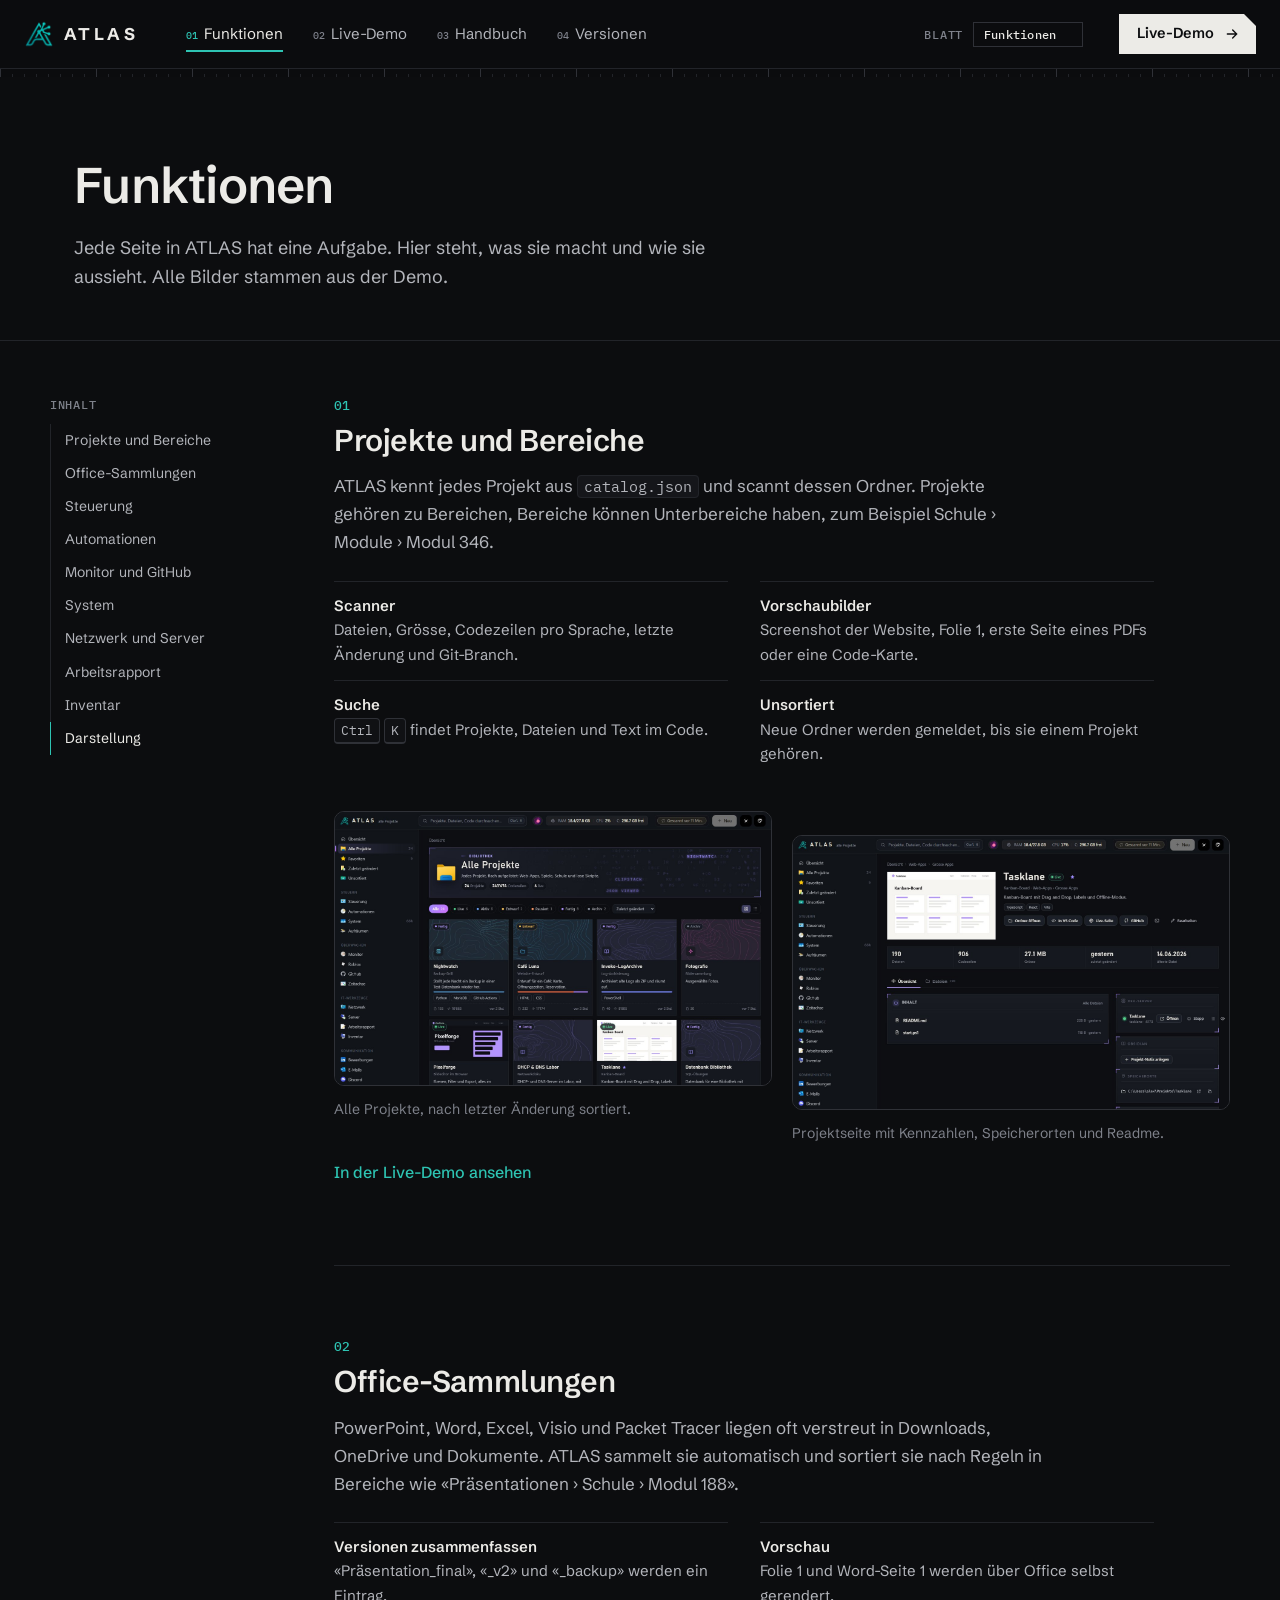
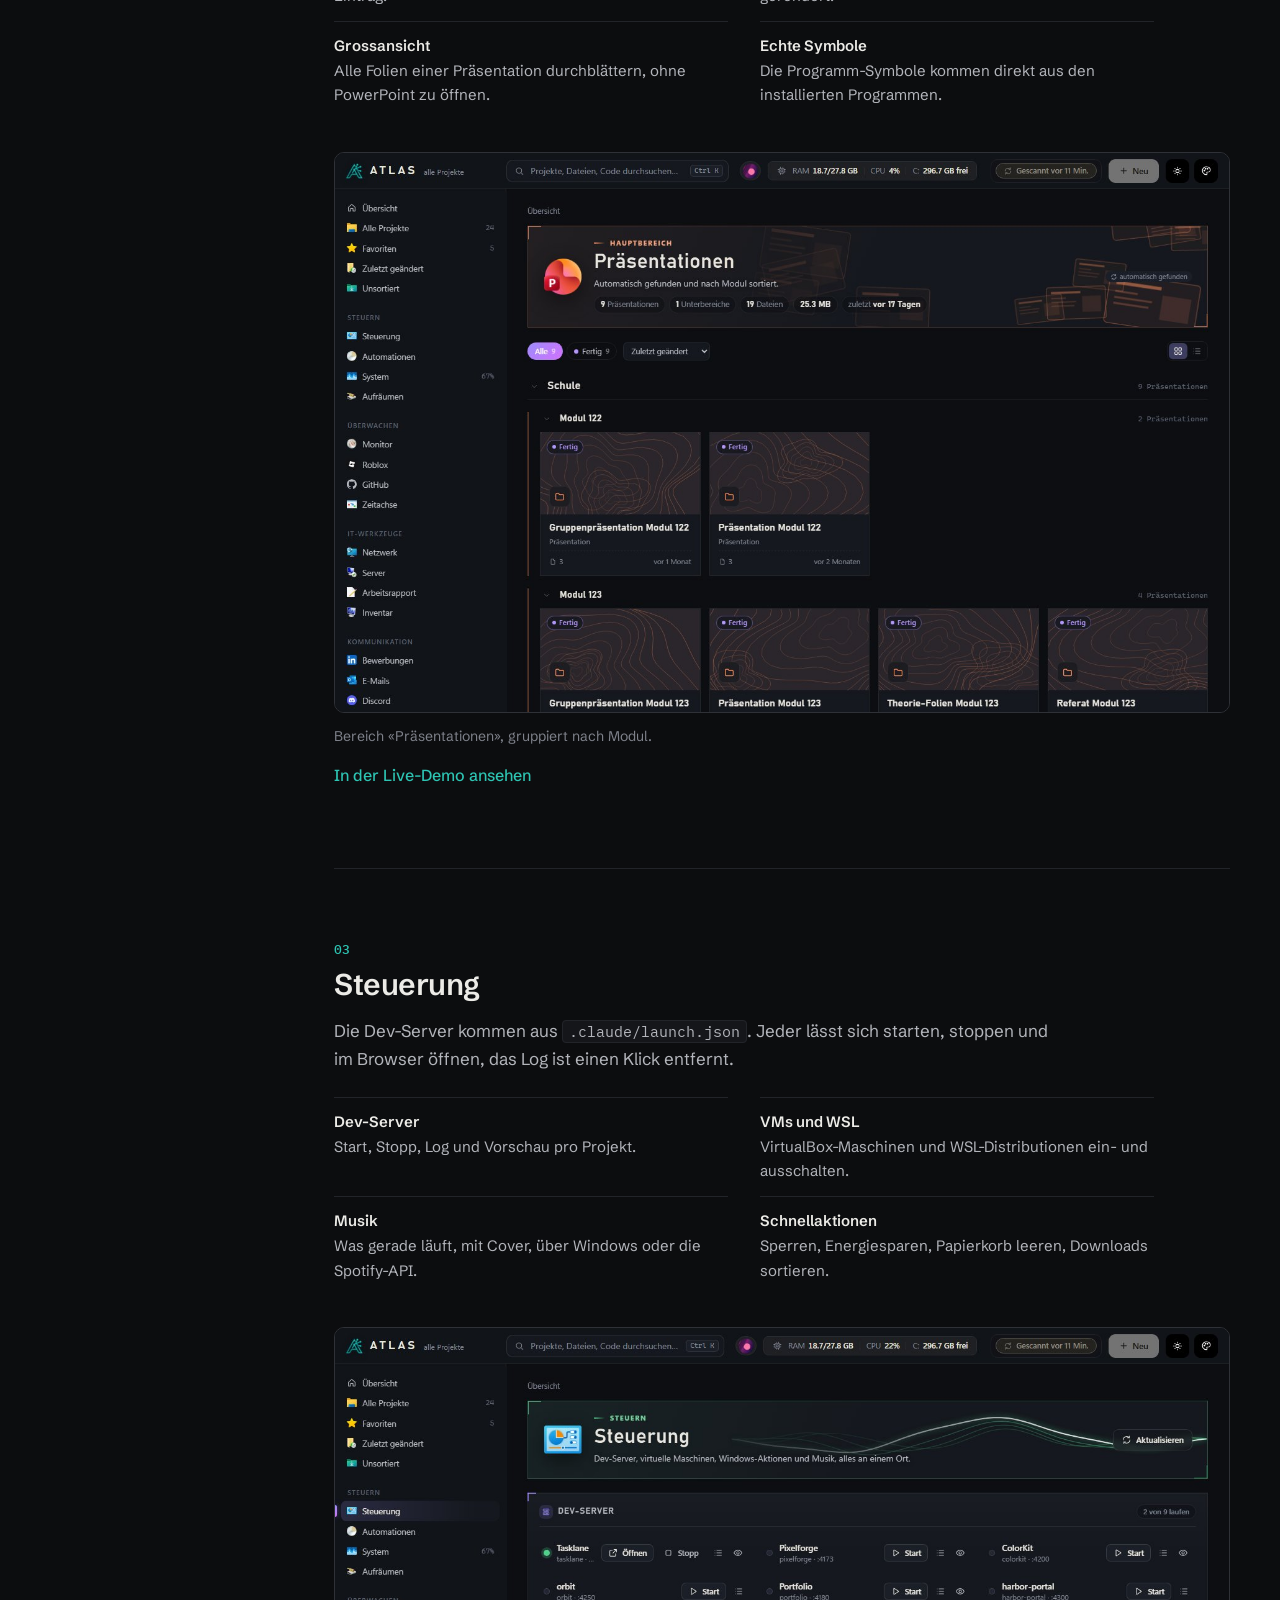
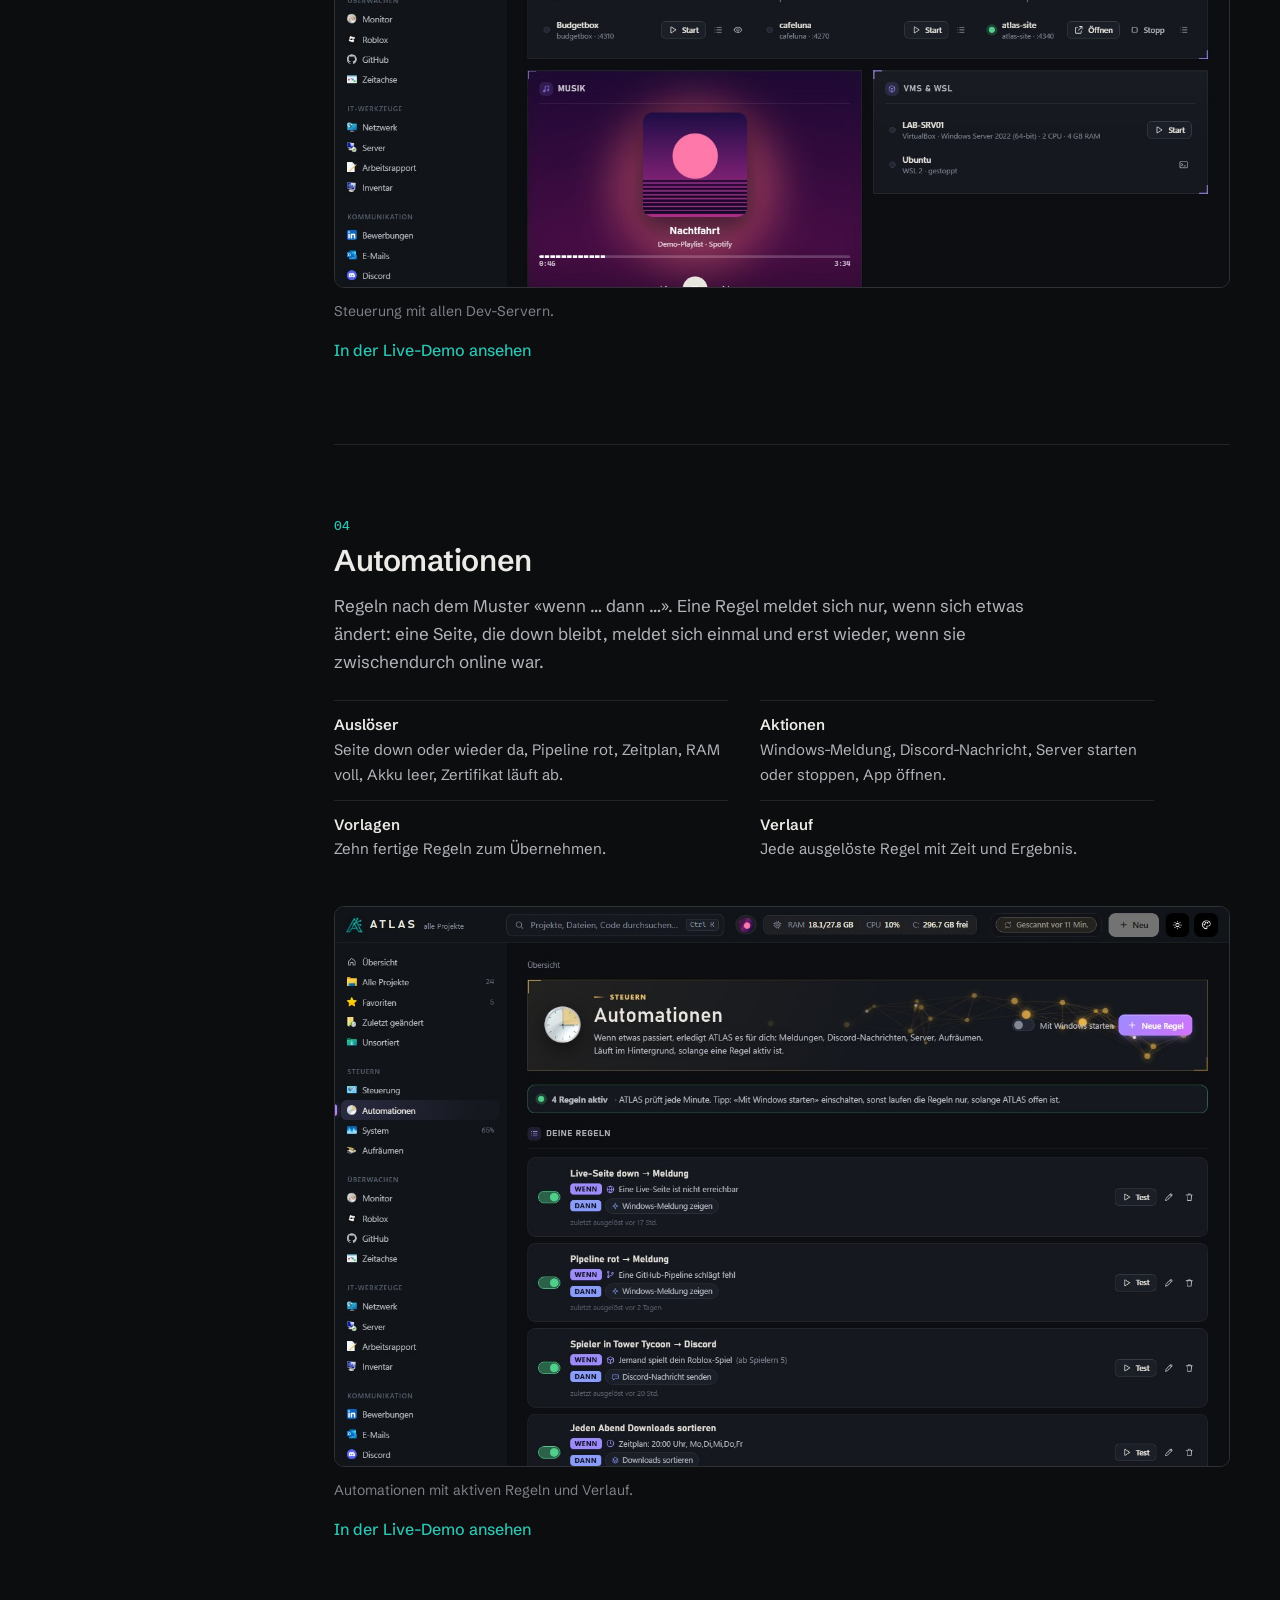
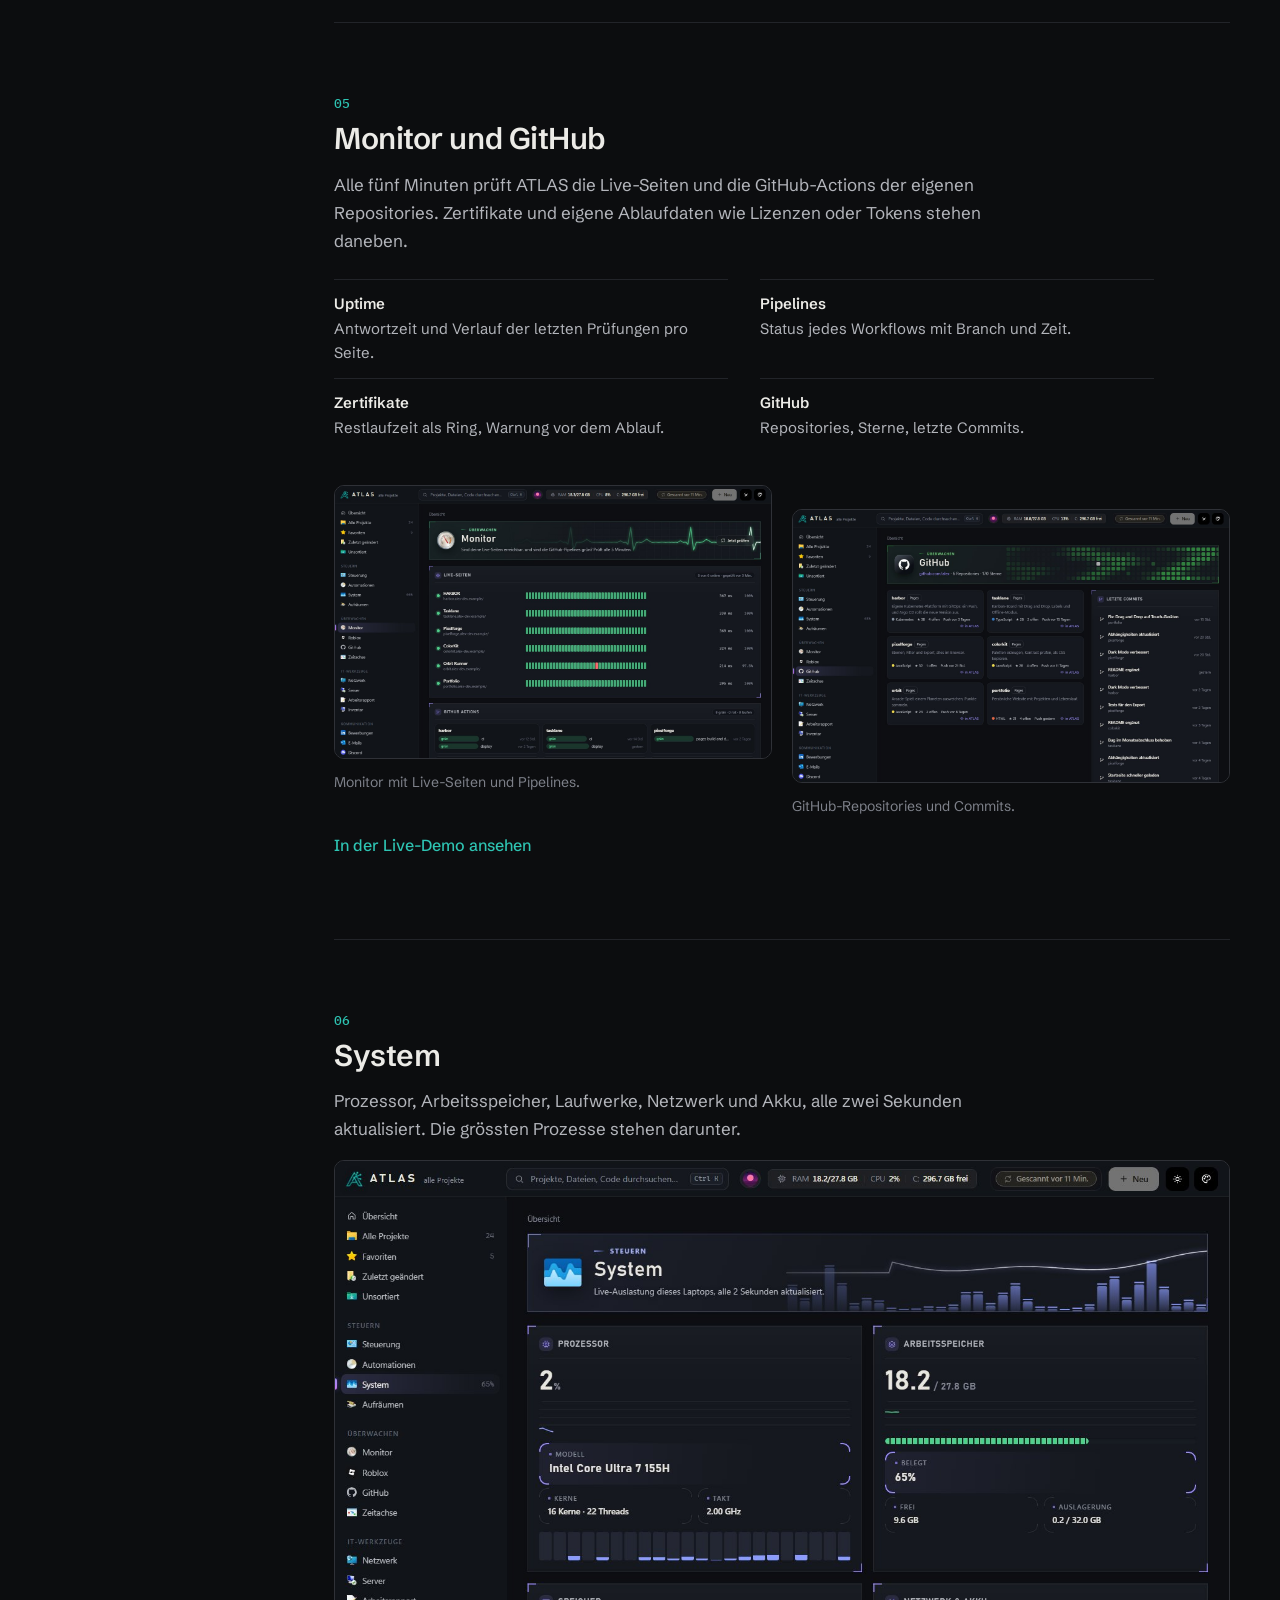
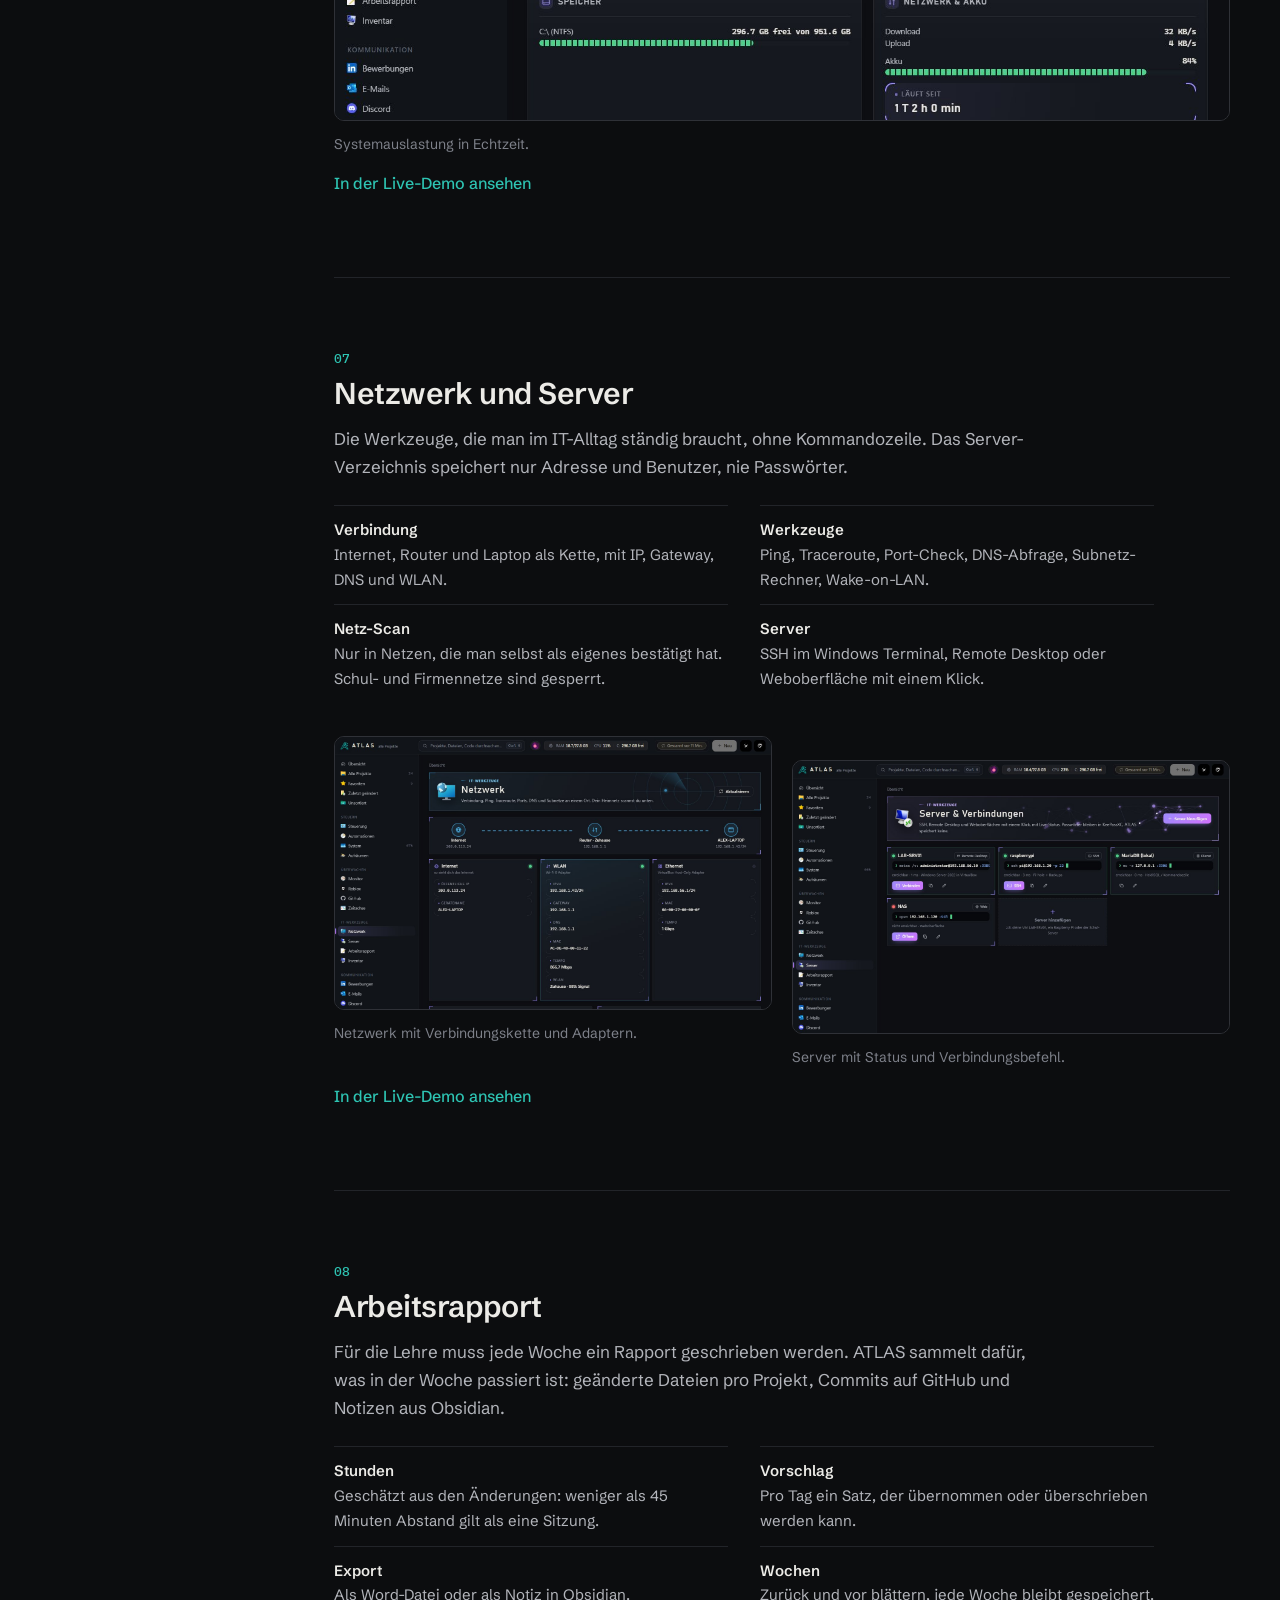
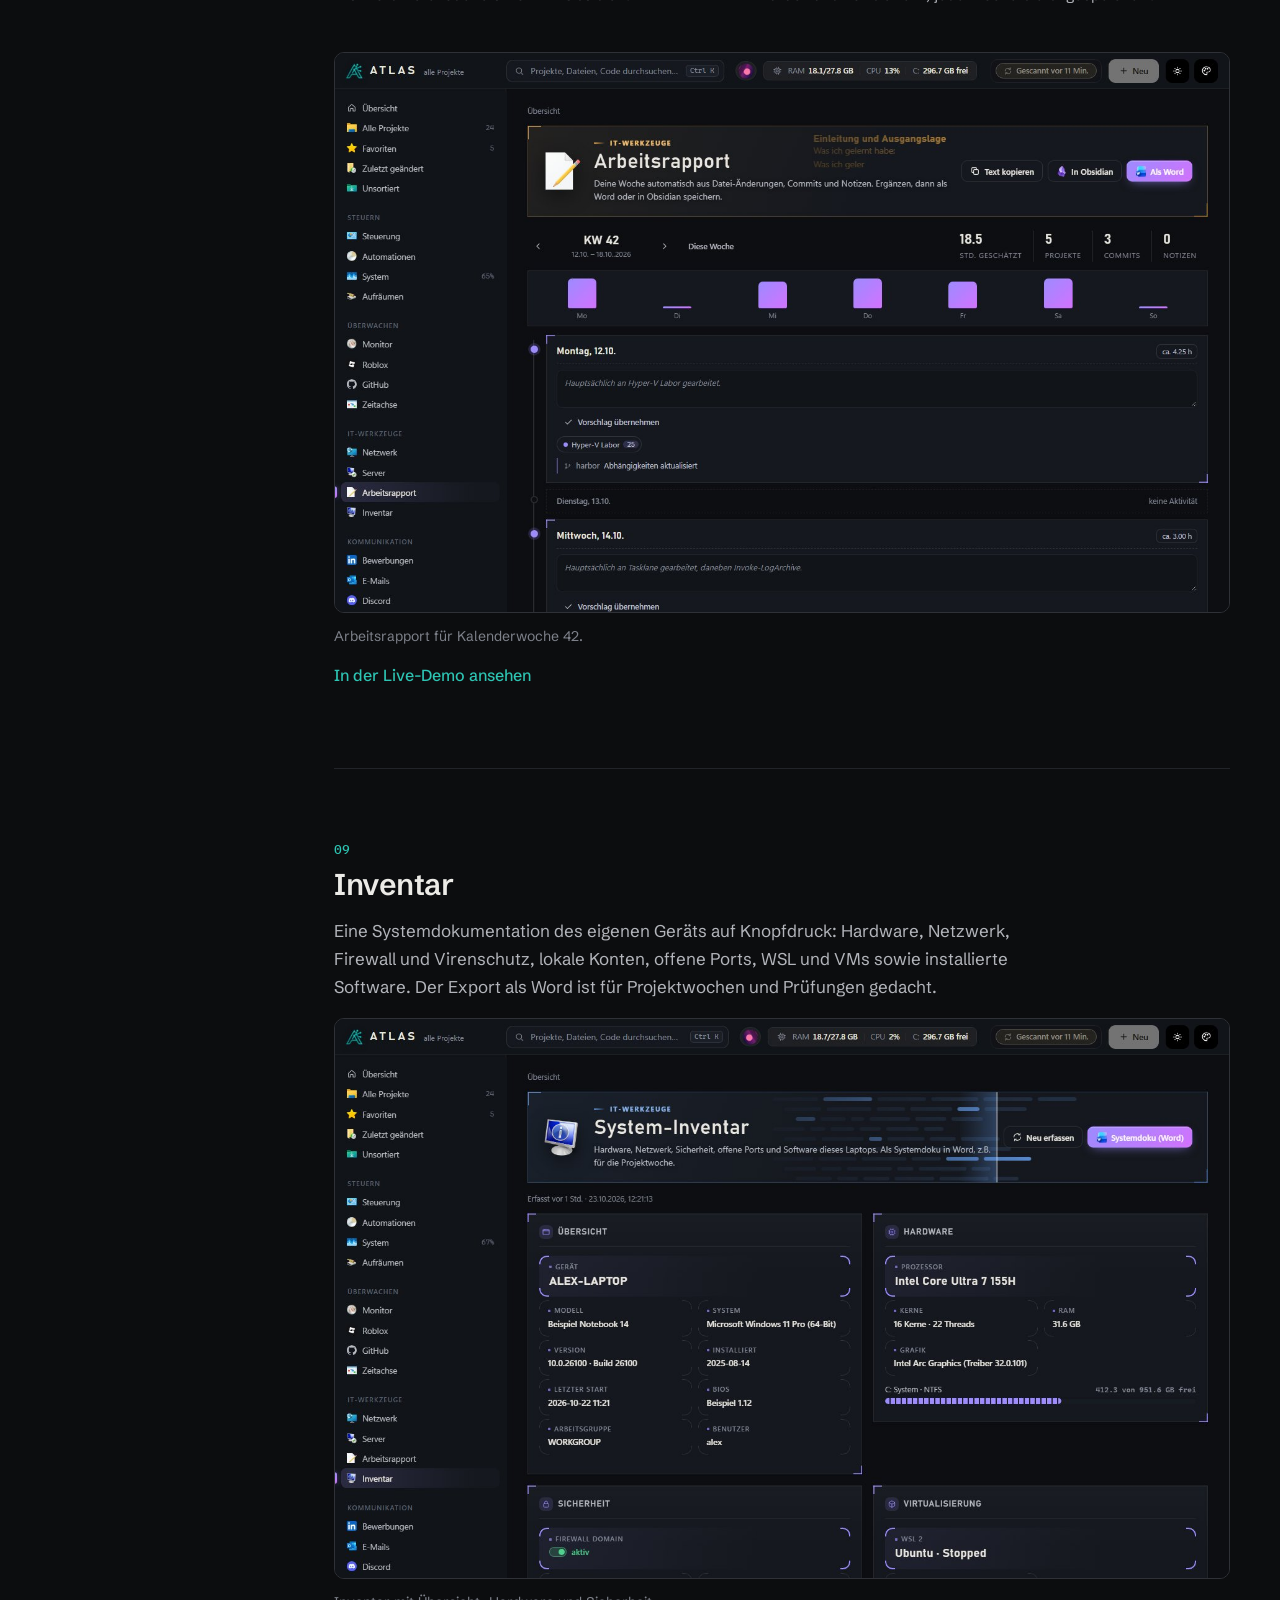
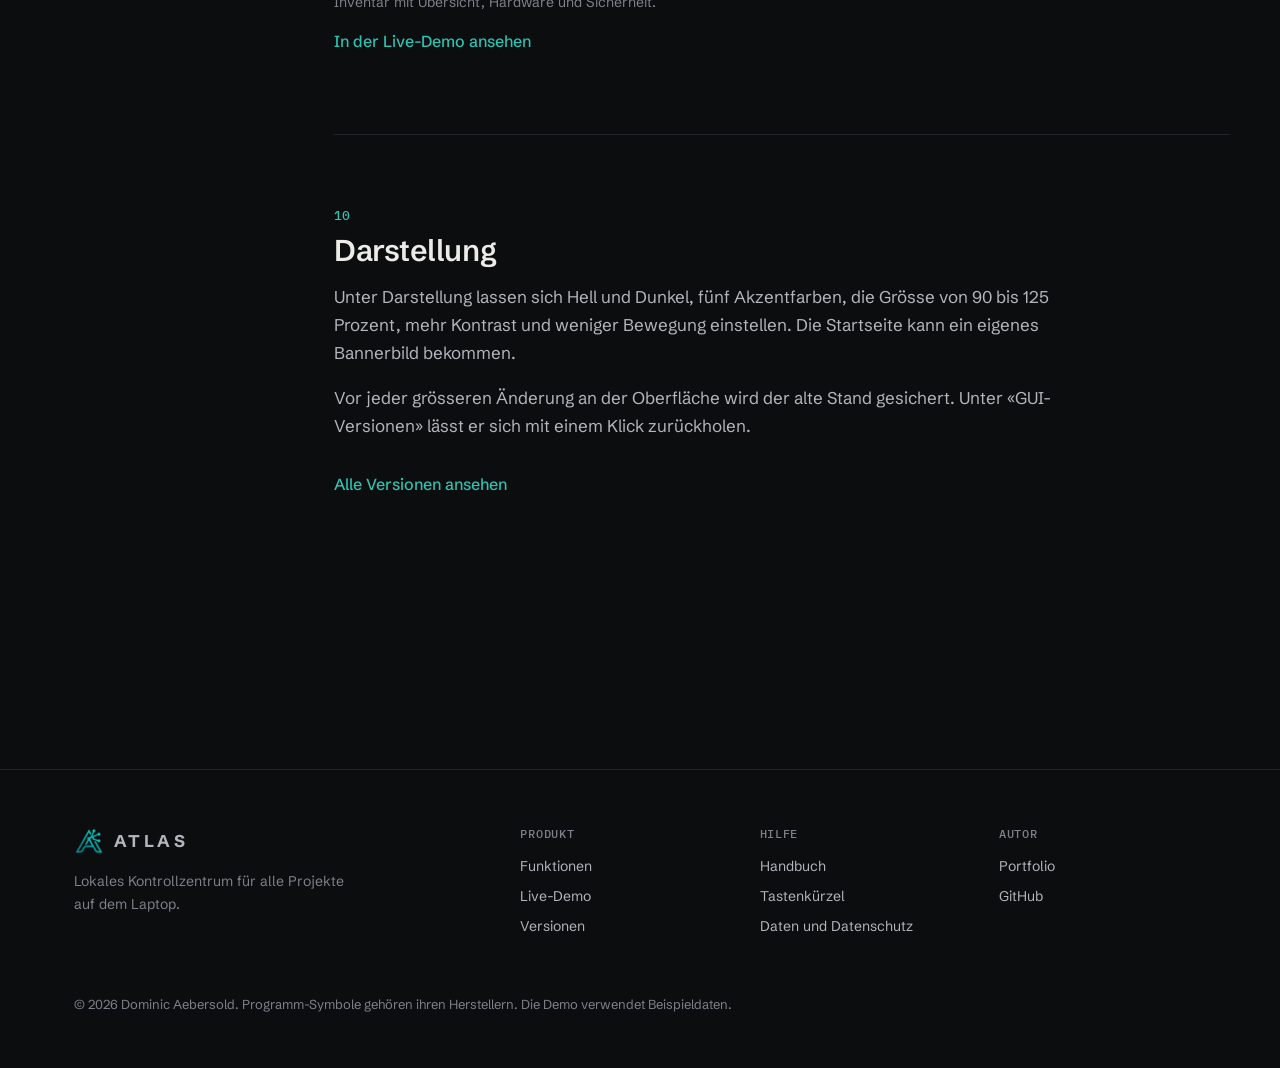
==== funktionen.html @ af5fae90 "ATLAS Website: Start, Funktionen, Live-Demo, Handbuch, Versionen Co-Authored-By: Claude Opus 5.5 <no" ====
<!doctype html>
<html lang="de-CH">
<head>
<meta charset="utf-8">
<meta name="viewport" content="width=device-width, initial-scale=1">
<title>Funktionen · ATLAS</title>
<meta name="description" content="Was ATLAS kann: Projekte, Office-Sammlungen, Steuerung, Automationen, Monitor, IT-Werkzeuge, Arbeitsrapport und Inventar.">
<meta name="theme-color" content="#0c0d0f">
<link rel="icon" href="assets/favicon.png" type="image/png">
<link rel="preconnect" href="https://fonts.googleapis.com">
<link rel="preconnect" href="https://fonts.gstatic.com" crossorigin>
<link href="https://fonts.googleapis.com/css2?family=IBM+Plex+Mono:wght@400;500&family=Schibsted+Grotesk:wght@400;500;600;700&display=swap" rel="stylesheet">
<link rel="stylesheet" href="site.css">
</head>
<body>
<a class="skip" href="#inhalt">Zum Inhalt</a>
<header class="top">
  <div class="wrap">
    <a class="logo" href="index.html" aria-label="ATLAS Startseite"><img src="assets/logo.png" alt="">ATLAS</a>
    <nav class="menu" aria-label="Hauptmenü">
      <a href="funktionen.html" aria-current="page"><sup>01</sup>Funktionen</a>
      <a href="demo.html"><sup>02</sup>Live-Demo</a>
      <a href="handbuch.html"><sup>03</sup>Handbuch</a>
      <a href="versionen.html"><sup>04</sup>Versionen</a>
    </nav>
    <p class="sheet-now" aria-live="polite"><span>Blatt</span><b id="sheetNow">Funktionen</b></p>
    <a class="cta" href="demo.html">Live-Demo<svg viewBox="0 0 24 24" fill="none" stroke="currentColor" stroke-width="2" stroke-linecap="round"><path d="M5 12h14M13 6l6 6-6 6"/></svg></a>
    <button class="burger" aria-label="Menü öffnen" aria-expanded="false"><svg viewBox="0 0 24 24" fill="none" stroke="currentColor" stroke-width="2"><path d="M4 7h16M4 12h16M4 17h16"/></svg></button>
  </div>
  <div class="ruler" aria-hidden="true"><i id="rulerFill"></i></div>
</header>

<main id="inhalt">
  <div class="page-top"><div class="wrap">
    <h1>Funktionen</h1>
    <p>Jede Seite in ATLAS hat eine Aufgabe. Hier steht, was sie macht und wie sie aussieht. Alle Bilder stammen aus der Demo.</p>
  </div></div>

  <div class="wrap docs">
    <aside class="toc" aria-label="Inhalt">
      <p>Inhalt</p>
      <ol>
        <li><a href="#projekte">Projekte und Bereiche</a></li>
        <li><a href="#office">Office-Sammlungen</a></li>
        <li><a href="#steuerung">Steuerung</a></li>
        <li><a href="#automationen">Automationen</a></li>
        <li><a href="#monitor">Monitor und GitHub</a></li>
        <li><a href="#system">System</a></li>
        <li><a href="#netzwerk">Netzwerk und Server</a></li>
        <li><a href="#rapport">Arbeitsrapport</a></li>
        <li><a href="#inventar">Inventar</a></li>
        <li><a href="#darstellung">Darstellung</a></li>
      </ol>
    </aside>

    <div>
      <section class="chapter" id="projekte">
        <span class="num">01</span>
        <h2>Projekte und Bereiche</h2>
        <p>ATLAS kennt jedes Projekt aus <code>catalog.json</code> und scannt dessen Ordner. Projekte gehören zu Bereichen, Bereiche können Unterbereiche haben, zum Beispiel Schule › Module › Modul 346.</p>
        <ul class="points">
          <li><b>Scanner</b>Dateien, Grösse, Codezeilen pro Sprache, letzte Änderung und Git-Branch.</li>
          <li><b>Vorschaubilder</b>Screenshot der Website, Folie 1, erste Seite eines PDFs oder eine Code-Karte.</li>
          <li><b>Suche</b><kbd>Ctrl</kbd> <kbd>K</kbd> findet Projekte, Dateien und Text im Code.</li>
          <li><b>Unsortiert</b>Neue Ordner werden gemeldet, bis sie einem Projekt gehören.</li>
        </ul>
        <div class="figs">
          <figure><div class="shot"><img src="assets/shots/projekte.jpg" alt="Alle Projekte als Karten" loading="lazy" width="1440" height="900"></div><figcaption>Alle Projekte, nach letzter Änderung sortiert.</figcaption></figure>
          <figure><div class="shot"><img src="assets/shots/projekt.jpg" alt="Projektseite von Tasklane" loading="lazy" width="1440" height="900"></div><figcaption>Projektseite mit Kennzahlen, Speicherorten und Readme.</figcaption></figure>
        </div>
        <a class="more" href="demo.html#/all">In der Live-Demo ansehen</a>
      </section>

      <section class="chapter" id="office">
        <span class="num">02</span>
        <h2>Office-Sammlungen</h2>
        <p>PowerPoint, Word, Excel, Visio und Packet Tracer liegen oft verstreut in Downloads, OneDrive und Dokumente. ATLAS sammelt sie automatisch und sortiert sie nach Regeln in Bereiche wie «Präsentationen › Schule › Modul 188».</p>
        <ul class="points">
          <li><b>Versionen zusammenfassen</b>«Präsentation_final», «_v2» und «_backup» werden ein Eintrag.</li>
          <li><b>Vorschau</b>Folie 1 und Word-Seite 1 werden über Office selbst gerendert.</li>
          <li><b>Grossansicht</b>Alle Folien einer Präsentation durchblättern, ohne PowerPoint zu öffnen.</li>
          <li><b>Echte Symbole</b>Die Programm-Symbole kommen direkt aus den installierten Programmen.</li>
        </ul>
        <figure><div class="shot"><img src="assets/shots/praesentationen.jpg" alt="Bereich Präsentationen" loading="lazy" width="1440" height="900"></div><figcaption>Bereich «Präsentationen», gruppiert nach Modul.</figcaption></figure>
        <a class="more" href="demo.html#/s/praesentationen">In der Live-Demo ansehen</a>
      </section>

      <section class="chapter" id="steuerung">
        <span class="num">03</span>
        <h2>Steuerung</h2>
        <p>Die Dev-Server kommen aus <code>.claude/launch.json</code>. Jeder lässt sich starten, stoppen und im Browser öffnen, das Log ist einen Klick entfernt.</p>
        <ul class="points">
          <li><b>Dev-Server</b>Start, Stopp, Log und Vorschau pro Projekt.</li>
          <li><b>VMs und WSL</b>VirtualBox-Maschinen und WSL-Distributionen ein- und ausschalten.</li>
          <li><b>Musik</b>Was gerade läuft, mit Cover, über Windows oder die Spotify-API.</li>
          <li><b>Schnellaktionen</b>Sperren, Energiesparen, Papierkorb leeren, Downloads sortieren.</li>
        </ul>
        <figure><div class="shot"><img src="assets/shots/steuerung.jpg" alt="Seite Steuerung" loading="lazy" width="1440" height="900"></div><figcaption>Steuerung mit allen Dev-Servern.</figcaption></figure>
        <a class="more" href="demo.html#/control">In der Live-Demo ansehen</a>
      </section>

      <section class="chapter" id="automationen">
        <span class="num">04</span>
        <h2>Automationen</h2>
        <p>Regeln nach dem Muster «wenn … dann …». Eine Regel meldet sich nur, wenn sich etwas ändert: eine Seite, die down bleibt, meldet sich einmal und erst wieder, wenn sie zwischendurch online war.</p>
        <ul class="points">
          <li><b>Auslöser</b>Seite down oder wieder da, Pipeline rot, Zeitplan, RAM voll, Akku leer, Zertifikat läuft ab.</li>
          <li><b>Aktionen</b>Windows-Meldung, Discord-Nachricht, Server starten oder stoppen, App öffnen.</li>
          <li><b>Vorlagen</b>Zehn fertige Regeln zum Übernehmen.</li>
          <li><b>Verlauf</b>Jede ausgelöste Regel mit Zeit und Ergebnis.</li>
        </ul>
        <figure><div class="shot"><img src="assets/shots/automationen.jpg" alt="Seite Automationen" loading="lazy" width="1440" height="900"></div><figcaption>Automationen mit aktiven Regeln und Verlauf.</figcaption></figure>
        <a class="more" href="demo.html#/automations">In der Live-Demo ansehen</a>
      </section>

      <section class="chapter" id="monitor">
        <span class="num">05</span>
        <h2>Monitor und GitHub</h2>
        <p>Alle fünf Minuten prüft ATLAS die Live-Seiten und die GitHub-Actions der eigenen Repositories. Zertifikate und eigene Ablaufdaten wie Lizenzen oder Tokens stehen daneben.</p>
        <ul class="points">
          <li><b>Uptime</b>Antwortzeit und Verlauf der letzten Prüfungen pro Seite.</li>
          <li><b>Pipelines</b>Status jedes Workflows mit Branch und Zeit.</li>
          <li><b>Zertifikate</b>Restlaufzeit als Ring, Warnung vor dem Ablauf.</li>
          <li><b>GitHub</b>Repositories, Sterne, letzte Commits.</li>
        </ul>
        <div class="figs">
          <figure><div class="shot"><img src="assets/shots/monitor.jpg" alt="Seite Monitor" loading="lazy" width="1440" height="900"></div><figcaption>Monitor mit Live-Seiten und Pipelines.</figcaption></figure>
          <figure><div class="shot"><img src="assets/shots/github.jpg" alt="Seite GitHub" loading="lazy" width="1440" height="900"></div><figcaption>GitHub-Repositories und Commits.</figcaption></figure>
        </div>
        <a class="more" href="demo.html#/monitor">In der Live-Demo ansehen</a>
      </section>

      <section class="chapter" id="system">
        <span class="num">06</span>
        <h2>System</h2>
        <p>Prozessor, Arbeitsspeicher, Laufwerke, Netzwerk und Akku, alle zwei Sekunden aktualisiert. Die grössten Prozesse stehen darunter.</p>
        <figure><div class="shot"><img src="assets/shots/system.jpg" alt="Seite System" loading="lazy" width="1440" height="900"></div><figcaption>Systemauslastung in Echtzeit.</figcaption></figure>
        <a class="more" href="demo.html#/system">In der Live-Demo ansehen</a>
      </section>

      <section class="chapter" id="netzwerk">
        <span class="num">07</span>
        <h2>Netzwerk und Server</h2>
        <p>Die Werkzeuge, die man im IT-Alltag ständig braucht, ohne Kommandozeile. Das Server-Verzeichnis speichert nur Adresse und Benutzer, nie Passwörter.</p>
        <ul class="points">
          <li><b>Verbindung</b>Internet, Router und Laptop als Kette, mit IP, Gateway, DNS und WLAN.</li>
          <li><b>Werkzeuge</b>Ping, Traceroute, Port-Check, DNS-Abfrage, Subnetz-Rechner, Wake-on-LAN.</li>
          <li><b>Netz-Scan</b>Nur in Netzen, die man selbst als eigenes bestätigt hat. Schul- und Firmennetze sind gesperrt.</li>
          <li><b>Server</b>SSH im Windows Terminal, Remote Desktop oder Weboberfläche mit einem Klick.</li>
        </ul>
        <div class="figs">
          <figure><div class="shot"><img src="assets/shots/netzwerk.jpg" alt="Seite Netzwerk" loading="lazy" width="1440" height="900"></div><figcaption>Netzwerk mit Verbindungskette und Adaptern.</figcaption></figure>
          <figure><div class="shot"><img src="assets/shots/server.jpg" alt="Seite Server" loading="lazy" width="1440" height="900"></div><figcaption>Server mit Status und Verbindungsbefehl.</figcaption></figure>
        </div>
        <a class="more" href="demo.html#/net">In der Live-Demo ansehen</a>
      </section>

      <section class="chapter" id="rapport">
        <span class="num">08</span>
        <h2>Arbeitsrapport</h2>
        <p>Für die Lehre muss jede Woche ein Rapport geschrieben werden. ATLAS sammelt dafür, was in der Woche passiert ist: geänderte Dateien pro Projekt, Commits auf GitHub und Notizen aus Obsidian.</p>
        <ul class="points">
          <li><b>Stunden</b>Geschätzt aus den Änderungen: weniger als 45 Minuten Abstand gilt als eine Sitzung.</li>
          <li><b>Vorschlag</b>Pro Tag ein Satz, der übernommen oder überschrieben werden kann.</li>
          <li><b>Export</b>Als Word-Datei oder als Notiz in Obsidian.</li>
          <li><b>Wochen</b>Zurück und vor blättern, jede Woche bleibt gespeichert.</li>
        </ul>
        <figure><div class="shot"><img src="assets/shots/rapport.jpg" alt="Seite Arbeitsrapport" loading="lazy" width="1440" height="900"></div><figcaption>Arbeitsrapport für Kalenderwoche 42.</figcaption></figure>
        <a class="more" href="demo.html#/report">In der Live-Demo ansehen</a>
      </section>

      <section class="chapter" id="inventar">
        <span class="num">09</span>
        <h2>Inventar</h2>
        <p>Eine Systemdokumentation des eigenen Geräts auf Knopfdruck: Hardware, Netzwerk, Firewall und Virenschutz, lokale Konten, offene Ports, WSL und VMs sowie installierte Software. Der Export als Word ist für Projektwochen und Prüfungen gedacht.</p>
        <figure><div class="shot"><img src="assets/shots/inventar.jpg" alt="Seite Inventar" loading="lazy" width="1440" height="900"></div><figcaption>Inventar mit Übersicht, Hardware und Sicherheit.</figcaption></figure>
        <a class="more" href="demo.html#/inventory">In der Live-Demo ansehen</a>
      </section>

      <section class="chapter" id="darstellung">
        <span class="num">10</span>
        <h2>Darstellung</h2>
        <p>Unter Darstellung lassen sich Hell und Dunkel, fünf Akzentfarben, die Grösse von 90 bis 125 Prozent, mehr Kontrast und weniger Bewegung einstellen. Die Startseite kann ein eigenes Bannerbild bekommen.</p>
        <p>Vor jeder grösseren Änderung an der Oberfläche wird der alte Stand gesichert. Unter «GUI-Versionen» lässt er sich mit einem Klick zurückholen.</p>
        <a class="more" href="versionen.html">Alle Versionen ansehen</a>
      </section>
    </div>
  </div>
</main>

<footer class="foot">
  <div class="wrap">
    <div class="foot-grid">
      <div><a class="logo" href="index.html"><img src="assets/logo.png" alt="">ATLAS</a><p class="muted" style="margin-top:14px;max-width:280px">Lokales Kontrollzentrum für alle Projekte auf dem Laptop.</p></div>
      <div><h4>Produkt</h4><ul><li><a href="funktionen.html">Funktionen</a></li><li><a href="demo.html">Live-Demo</a></li><li><a href="versionen.html">Versionen</a></li></ul></div>
      <div><h4>Hilfe</h4><ul><li><a href="handbuch.html">Handbuch</a></li><li><a href="handbuch.html#tastenkuerzel">Tastenkürzel</a></li><li><a href="handbuch.html#daten">Daten und Datenschutz</a></li></ul></div>
      <div><h4>Autor</h4><ul><li><a href="https://notdom1n1c.github.io/" target="_blank" rel="noopener">Portfolio</a></li><li><a href="https://github.com/NotDom1n1c" target="_blank" rel="noopener">GitHub</a></li></ul></div>
    </div>
    <p class="small">© 2026 Dominic Aebersold. Programm-Symbole gehören ihren Herstellern. Die Demo verwendet Beispieldaten.</p>
  </div>
</footer>
<script src="site.js"></script>
</body>
</html>
---- site.css ----
/* ATLAS · Website */
:root {
  --bg: #0c0d0f;
  --bg-2: #101114;
  --surface: #15161a;
  --line: #222429;
  --line-2: #2f3137;
  --text: #ecebe7;
  --text-2: #b3b5bb;
  --muted: #7e818a;
  --accent: #2ec4b3;
  --font: "Schibsted Grotesk", "Segoe UI", system-ui, sans-serif;
  --mono: "IBM Plex Mono", Consolas, monospace;
  --wrap: 1180px;
  color-scheme: dark;
}
*, *::before, *::after { box-sizing: border-box; }
html { scroll-padding-top: 88px; }
body { margin: 0; background: var(--bg); color: var(--text); font: 16px/1.65 var(--font); -webkit-font-smoothing: antialiased; }
img { display: block; max-width: 100%; }
a { color: inherit; }
p { margin: 0 0 1em; }
h1, h2, h3, h4 { margin: 0; font-weight: 600; line-height: 1.15; letter-spacing: -.015em; }
code, kbd { font-family: var(--mono); font-size: .88em; }
code { padding: 1px 6px; border-radius: 4px; background: var(--surface); border: 1px solid var(--line); }
kbd { display: inline-block; min-width: 22px; padding: 1px 6px; border: 1px solid var(--line-2); border-bottom-width: 2px; border-radius: 4px; background: var(--bg-2); text-align: center; }
:focus-visible { outline: 2px solid var(--accent); outline-offset: 2px; }
::selection { background: rgba(46, 196, 179, .3); }
.wrap { max-width: var(--wrap); margin: 0 auto; padding: 0 24px; }
.muted { color: var(--muted); }
.skip { position: absolute; left: 16px; top: -50px; padding: 8px 14px; background: var(--text); color: var(--bg); border-radius: 6px; z-index: 100; }
.skip:focus { top: 12px; }

/* ---------- Kopfzeile ---------- */
.top { position: sticky; top: 0; z-index: 40; background: rgba(12, 13, 15, .86); backdrop-filter: blur(12px); border-bottom: 1px solid var(--line); }
.top .wrap { display: flex; align-items: center; height: 64px; gap: 40px; }
.logo { display: flex; align-items: center; gap: 10px; text-decoration: none; font-weight: 700; font-size: 16px; letter-spacing: .14em; }
.logo img { width: 26px; height: 26px; }
.menu { display: flex; gap: 28px; font-size: 15px; }
.menu a { text-decoration: none; color: var(--text-2); }
.menu a:hover, .menu a[aria-current="page"] { color: var(--text); }
.menu a[aria-current="page"] { box-shadow: 0 2px 0 var(--accent); padding-bottom: 2px; }
.top .btn { margin-left: auto; }
.burger { display: none; margin-left: auto; width: 40px; height: 40px; border: 1px solid var(--line-2); border-radius: 8px; background: none; color: var(--text); }
.burger svg { width: 18px; height: 18px; }

/* ---------- Knöpfe & Links ---------- */
.btn { display: inline-flex; align-items: center; gap: 8px; height: 42px; padding: 0 18px; border-radius: 8px; border: 1px solid var(--line-2); background: transparent;
  color: var(--text); font: 500 15px var(--font); text-decoration: none; cursor: pointer; transition: background .15s, border-color .15s; white-space: nowrap; }
.btn:hover { border-color: #4a4d55; background: var(--surface); }
.btn.primary { background: var(--text); border-color: var(--text); color: #0c0d0f; }
.btn.primary:hover { background: #fff; }
.btn.small { height: 36px; padding: 0 14px; font-size: 14px; }
.btn svg { width: 15px; height: 15px; }
.actions { display: flex; flex-wrap: wrap; gap: 12px; }
.more { color: var(--accent); text-decoration: none; font-weight: 500; }
.more:hover { text-decoration: underline; text-underline-offset: 3px; }

/* ---------- Startseite ---------- */
.hero { padding: 96px 0 56px; }
.hero h1 { font-size: clamp(38px, 5.2vw, 60px); max-width: 860px; }
.hero .lead { font-size: 19px; color: var(--text-2); max-width: 680px; margin: 22px 0 32px; }
.facts { display: flex; flex-wrap: wrap; gap: 8px 24px; margin-top: 28px; font: 13px var(--mono); color: var(--muted); padding: 0; list-style: none; }
.facts li::before { content: "·"; margin-right: 8px; color: var(--line-2); }
.facts li:first-child::before { content: none; }

.live { margin: 8px 0 0; }
.window { border: 1px solid var(--line-2); border-radius: 12px; overflow: hidden; background: var(--bg-2); box-shadow: 0 30px 80px -30px rgba(0, 0, 0, .9); }
.window-bar { display: flex; align-items: center; gap: 14px; height: 42px; padding: 0 14px; border-bottom: 1px solid var(--line); font-size: 13px; color: var(--muted); }
.window-bar b { color: var(--text-2); font-weight: 500; }
.window-bar a { margin-left: auto; color: var(--text-2); text-decoration: none; }
.window-bar a:hover { color: var(--text); }
.tag-live { display: inline-flex; align-items: center; gap: 6px; padding: 2px 8px; border-radius: 4px; background: rgba(46, 196, 179, .12); color: var(--accent); font: 500 11.5px var(--mono); letter-spacing: .04em; }
.stage { position: relative; width: 100%; aspect-ratio: 1440 / 900; overflow: hidden; background: #0c0e12; }
.stage iframe { position: absolute; left: 0; top: 0; width: 1440px; height: 900px; border: 0; transform-origin: 0 0; }
figcaption, .caption { margin-top: 12px; font-size: 14px; color: var(--muted); }

.section { padding: 112px 0 0; }
.section-head { display: grid; grid-template-columns: 5fr 7fr; gap: 24px 64px; align-items: start; margin-bottom: 48px; }
.section-head h2 { font-size: clamp(28px, 3.2vw, 38px); }
.section-head p { color: var(--text-2); font-size: 17px; margin: 4px 0 0; }

.features { display: grid; grid-template-columns: repeat(3, 1fr); border-top: 1px solid var(--line); }
.feature { padding: 28px 28px 32px 0; border-bottom: 1px solid var(--line); }
.feature + .feature { padding-left: 28px; border-left: 1px solid var(--line); }
.feature:nth-child(3n + 1) { padding-left: 0; border-left: 0; }
.feature img { width: 32px; height: 32px; object-fit: contain; margin-bottom: 18px; }
.feature h3 { font-size: 19px; margin-bottom: 8px; }
.feature p { color: var(--text-2); font-size: 15px; margin-bottom: 14px; }

.gallery { display: grid; grid-template-columns: repeat(3, 1fr); gap: 20px; }
.gallery a { text-decoration: none; }
.shot { border: 1px solid var(--line-2); border-radius: 10px; overflow: hidden; background: var(--bg-2); }
.shot img { width: 100%; height: auto; transition: transform .4s ease; }
.gallery a:hover .shot img { transform: scale(1.02); }
.gallery h3 { font-size: 16px; margin: 14px 0 4px; }
.gallery p { color: var(--muted); font-size: 14px; margin: 0; }

.steps { display: grid; grid-template-columns: repeat(3, 1fr); gap: 32px; counter-reset: s; list-style: none; padding: 0; margin: 0; }
.steps li { counter-increment: s; padding-top: 20px; border-top: 1px solid var(--line-2); }
.steps li::before { content: counter(s, decimal-leading-zero); display: block; font: 500 13px var(--mono); color: var(--accent); margin-bottom: 14px; }
.steps h3 { font-size: 18px; margin-bottom: 8px; }
.steps p { color: var(--text-2); font-size: 15px; margin: 0; }

.about { display: grid; grid-template-columns: 5fr 7fr; gap: 64px; padding: 48px 0; border-top: 1px solid var(--line); border-bottom: 1px solid var(--line); }
.about h2 { font-size: 28px; }
.about p { color: var(--text-2); }

/* ---------- Kopfzeile v2: nummerierte Blätter, Blatt-Anzeige, Lineal ---------- */
.sr-only { position: absolute; width: 1px; height: 1px; overflow: hidden; clip: rect(0 0 0 0); white-space: nowrap; }
.top { border-bottom: 0; background: rgba(12, 13, 15, .82); transition: background .3s; }
.top .wrap { height: 68px; gap: 36px; max-width: 1400px; }
.top.over { position: fixed; left: 0; right: 0; background: transparent; backdrop-filter: none; }
.top.over.scrolled { background: rgba(12, 13, 15, .82); backdrop-filter: blur(12px); }
.logo { font-size: 17px; letter-spacing: .2em; }
.logo img { width: 30px; height: 30px; transition: transform .5s cubic-bezier(.2, .7, .2, 1); }
.logo:hover img { transform: rotate(-12deg) scale(1.06); }
.menu { gap: 6px; }
.menu a { position: relative; display: inline-flex; align-items: baseline; gap: 6px; padding: 8px 12px; border-radius: 6px; font-size: 15px; transition: color .15s, background .15s; }
.menu a sup { font: 500 10px var(--mono); color: var(--muted); top: 0; transition: color .15s; }
.menu a:hover { background: var(--surface); }
.menu a:hover sup, .menu a[aria-current="page"] sup { color: var(--accent); }
.menu a[aria-current="page"] { box-shadow: none; padding-bottom: 8px; color: var(--text); }
.menu a[aria-current="page"]::after { content: ""; position: absolute; left: 12px; right: 12px; bottom: 2px; height: 2px; background: var(--accent); }
.menu a:focus-visible, .cta:focus-visible, .logo:focus-visible { outline: none; box-shadow: 0 0 0 2px var(--bg), 0 0 0 4px var(--accent); }
.sheet-now { margin: 0 0 0 auto; display: flex; align-items: center; gap: 10px; font: 500 12px var(--mono); color: var(--muted); letter-spacing: .06em; text-transform: uppercase; }
.sheet-now b { display: inline-block; min-width: 110px; padding: 4px 10px; border: 1px solid var(--line-2); color: var(--text); font-weight: 500; letter-spacing: .02em; text-transform: none; animation: sheet .35s ease; }
.sheet-now b.flip { animation: sheet .35s ease; }
@keyframes sheet { from { opacity: 0; transform: translateY(6px); } }
.cta { display: inline-flex; align-items: center; gap: 10px; height: 40px; padding: 0 16px 0 18px; background: var(--text); color: #0c0d0f; font-weight: 600; font-size: 14.5px; text-decoration: none;
  clip-path: polygon(0 0, calc(100% - 12px) 0, 100% 12px, 100% 100%, 0 100%); transition: background .15s; }
.cta svg { width: 16px; height: 16px; transition: transform .2s; }
.cta:hover { background: #fff; }
.cta:hover svg { transform: translateX(3px); }
.top .btn { display: none; }
.ruler { position: relative; height: 9px; background:
  repeating-linear-gradient(90deg, var(--line-2) 0 1px, transparent 1px 96px) 0 0 / 100% 9px no-repeat,
  repeating-linear-gradient(90deg, var(--line) 0 1px, transparent 1px 12px) 0 5px / 100% 4px no-repeat;
  border-top: 1px solid var(--line); }
.top.over:not(.scrolled) .ruler { opacity: 0; }
.ruler i { position: absolute; left: 0; top: -1px; height: 2px; width: 0; background: var(--accent); }

/* ---------- Willkommen: Dateien werden zum Atlas ---------- */
.intro { position: relative; height: 100vh; min-height: 640px; overflow: hidden; background: radial-gradient(ellipse 70% 60% at 50% 38%, #14171c 0%, var(--bg) 72%); }
#introFx { position: absolute; inset: 0; width: 100%; height: 100%; cursor: crosshair; }
.intro-pins { position: absolute; inset: 0; list-style: none; margin: 0; padding: 0; pointer-events: none; }
.intro-pins li { position: absolute; display: flex; align-items: baseline; gap: 8px; padding: 6px 12px; background: rgba(12, 13, 15, .85); border: 1px solid var(--line-2);
  transform: translate(-50%, -100%) scale(0); transform-origin: 50% 130%; opacity: 0; animation: pin .6s cubic-bezier(.3, 1.6, .5, 1) var(--d) forwards; white-space: nowrap; }
.intro-pins li::after { content: ""; position: absolute; left: 50%; top: 100%; width: 1px; height: var(--stem, 16px); background: var(--accent); }
.intro-pins li::before { content: ""; position: absolute; left: calc(50% - 4px); top: calc(100% + var(--stem, 16px) - 1px); width: 9px; height: 9px; border-radius: 50%; background: var(--accent); box-shadow: 0 0 0 4px rgba(46, 196, 179, .2); }
.intro-pins b { font: 600 18px var(--font); }
.intro-pins span { font: 12px var(--mono); color: var(--muted); }
@keyframes pin { to { transform: translate(-50%, -100%) scale(1); opacity: 1; } }
.intro-copy { position: absolute; left: 0; right: 0; bottom: 10vh; text-align: center; padding: 0 24px; pointer-events: none; }
.intro-line { font-size: clamp(26px, 3.4vw, 44px); font-weight: 600; letter-spacing: -.015em; margin: 0; }
.intro-line span { display: inline-block; opacity: 0; transform: translateY(14px); animation: up .7s ease forwards; }
.intro-line span { animation-play-state: paused; }
.intro-line span:first-child { color: var(--muted); }
.intro.formed .intro-line span { animation-play-state: running; }
.intro.formed .intro-line span:last-child { animation-delay: .35s; }
.intro-sub { color: var(--text-2); font-size: 17px; max-width: 560px; margin: 12px auto 0; opacity: 0; }
.intro.formed .intro-sub { animation: up .7s ease .7s forwards; }
.scroll-cue { display: inline-flex; flex-direction: column; align-items: center; gap: 10px; margin-top: 34px; color: var(--text-2); text-decoration: none; font: 500 13px var(--mono); letter-spacing: .06em;
  pointer-events: auto; opacity: 0; }
.intro.formed .scroll-cue { animation: up .7s ease 1.1s forwards; }
.scroll-cue:hover { color: var(--accent); }
.scroll-cue i { position: relative; width: 1px; height: 44px; background: var(--line-2); overflow: hidden; }
.scroll-cue i::after { content: ""; position: absolute; left: 0; top: -40%; width: 1px; height: 40%; background: var(--accent); animation: drop 1.6s ease-in-out infinite; }
@keyframes up { to { opacity: 1; transform: none; } }
@keyframes drop { to { top: 100%; } }
.intro.still .intro-line span, .intro.still .intro-sub, .intro.still .scroll-cue, .intro.still .intro-pins li { animation: none; opacity: 1; transform: none; }
.intro.still .intro-pins li { transform: translate(-50%, -100%); }
.legend-h { font-size: 26px; line-height: 1.2; }

/* ---------- Startseite: Blatt 2 (Karte + Legende) ---------- */
.plate { border-bottom: 1px solid var(--line); background:
  linear-gradient(var(--line) 1px, transparent 1px) 0 0 / 100% 96px,
  linear-gradient(90deg, var(--line) 1px, transparent 1px) 0 0 / 96px 100%; background-color: var(--bg); }
.plate-wrap { max-width: 1480px; margin: 0 auto; padding: 40px 24px 48px; display: grid; grid-template-columns: 340px minmax(0, 1fr); gap: 32px; align-items: start; }
.legend { background: var(--bg); border: 1px solid var(--line-2); padding: 24px 24px 22px; position: sticky; top: 88px; }
.sheet { font: 500 12px var(--mono); color: var(--accent); letter-spacing: .04em; margin: 0 0 14px; }
.legend h1 { font-size: 26px; line-height: 1.2; letter-spacing: -.01em; }
.legend-text { color: var(--text-2); font-size: 15px; margin: 14px 0 0; padding-bottom: 20px; border-bottom: 1px solid var(--line); }
.legend-title { font: 500 12px var(--mono); color: var(--muted); letter-spacing: .08em; text-transform: uppercase; margin: 18px 0 8px; }
.keys { list-style: none; margin: 0; padding: 0; }
.keys li { display: flex; gap: 12px; align-items: flex-start; padding: 9px 8px; margin: 0 -8px; border-radius: 6px; cursor: default; }
.keys li:hover, .keys li.on { background: var(--surface); }
.keys b { display: block; font-size: 15px; font-weight: 600; }
.keys small { display: block; color: var(--muted); font-size: 13px; line-height: 1.45; }
.keys kbd { font-size: 11px; }
.pin { flex: none; width: 22px; height: 22px; border-radius: 50%; display: grid; place-items: center; background: var(--accent); color: #04201c; font: 600 12px var(--mono); }
.scale { display: grid; grid-template-columns: 1fr auto; margin: 18px 0 0; padding-top: 18px; border-top: 1px solid var(--line); font: 11px var(--mono); color: var(--muted); }
.scale span { grid-column: 1 / -1; height: 6px; margin-bottom: 6px; background: repeating-linear-gradient(90deg, var(--text-2) 0 25%, transparent 25% 50%); border: 1px solid var(--text-2); }
.scale em { font-style: normal; }
.scale em:last-child { text-align: right; }
.legend-links { display: flex; flex-wrap: wrap; gap: 8px 20px; margin: 18px 0 0; font-size: 15px; }
.map .window { box-shadow: 0 40px 100px -40px rgba(0, 0, 0, .95); }
.marks { position: absolute; inset: 0; pointer-events: none; transition: opacity .2s; }
.marks.off { opacity: 0; }
.mark { position: absolute; border: 2px dashed transparent; border-radius: 6px; transition: border-color .15s, background .15s; }
.mark .pin { position: absolute; left: -11px; top: -11px; pointer-events: auto; cursor: default; box-shadow: 0 0 0 3px var(--bg); transition: transform .15s; }
.mark.on { border-color: var(--accent); background: rgba(46, 196, 179, .08); }
.mark.on .pin { transform: scale(1.18); }

/* Register */
.register { padding: 104px 0 0; }
.register-head { display: flex; align-items: baseline; gap: 24px; flex-wrap: wrap; padding-bottom: 20px; border-bottom: 2px solid var(--text); margin-bottom: 8px; }
.register-head h2 { font-size: 40px; }
.register-head p { color: var(--muted); margin: 0; }
.reg-cols { columns: 2; column-gap: 56px; }
.reg-group { break-inside: avoid; padding: 22px 0 6px; }
.reg-group h3 { font: 500 12px var(--mono); color: var(--accent); letter-spacing: .08em; text-transform: uppercase; margin-bottom: 6px; }
.reg-group ul { list-style: none; margin: 0; padding: 0; }
.reg-group a { display: grid; grid-template-columns: 22px auto 1fr; grid-template-rows: auto auto; column-gap: 12px; align-items: center; padding: 9px 0; text-decoration: none; border-bottom: 1px solid var(--line); }
.reg-group a img { width: 22px; height: 22px; object-fit: contain; grid-row: span 2; }
.reg-group a span { font-weight: 600; }
.reg-group a i { height: 1px; align-self: center; border-bottom: 1px dotted var(--line-2); margin: 0 4px; }
.reg-group a small { grid-column: 2 / -1; color: var(--muted); font-size: 13.5px; }
.reg-group a:hover span { color: var(--accent); }
.reg-group a:hover i { border-bottom-color: var(--accent); }

/* Ablauf beim Start */
.route-sec { padding: 104px 0 0; }
.route-sec h2 { font-size: 28px; margin-bottom: 28px; }
.route { list-style: none; margin: 0; padding: 0; display: grid; grid-template-columns: repeat(5, 1fr); }
.route li { position: relative; padding: 28px 20px 0 0; border-top: 2px solid var(--line-2); }
.route li::before { content: ""; position: absolute; top: -7px; left: 0; width: 12px; height: 12px; border-radius: 50%; background: var(--bg); border: 2px solid var(--accent); }
.route code { background: none; border: 0; padding: 0; color: var(--text); font-size: 14px; }
.route p { color: var(--text-2); font-size: 14.5px; margin: 8px 0 0; }
.colophon { padding: 96px 0 0; }
.colophon p { max-width: 760px; color: var(--muted); font-size: 15px; padding-top: 24px; border-top: 1px solid var(--line); }

/* ---------- Unterseiten ---------- */
.page-top { padding: 80px 0 48px; border-bottom: 1px solid var(--line); }
.page-top h1 { font-size: clamp(34px, 4.4vw, 50px); max-width: 780px; }
.page-top p { color: var(--text-2); font-size: 18px; max-width: 680px; margin: 18px 0 0; }
.docs { display: grid; grid-template-columns: 220px minmax(0, 1fr); gap: 64px; padding: 56px 0 0; }
.toc { position: sticky; top: 96px; align-self: start; font-size: 14px; }
.toc p { font: 500 12px var(--mono); color: var(--muted); letter-spacing: .06em; margin: 0 0 12px; text-transform: uppercase; }
.toc ol { list-style: none; margin: 0; padding: 0; border-left: 1px solid var(--line); }
.toc a { display: block; padding: 5px 0 5px 14px; margin-left: -1px; color: var(--text-2); text-decoration: none; border-left: 1px solid transparent; }
.toc a:hover { color: var(--text); }
.toc a.on { color: var(--text); border-left-color: var(--accent); }

.chapter { padding: 0 0 80px; margin: 0 0 72px; border-bottom: 1px solid var(--line); }
.chapter:last-child { border-bottom: 0; }
.chapter h2 { font-size: 30px; margin-bottom: 14px; }
.chapter > p { color: var(--text-2); font-size: 17px; max-width: 720px; }
.chapter .num { display: block; font: 500 13px var(--mono); color: var(--accent); margin-bottom: 10px; }
.points { display: grid; grid-template-columns: repeat(2, minmax(0, 1fr)); gap: 0 32px; margin: 24px 0 32px; padding: 0; list-style: none; max-width: 820px; }
.points li { padding: 12px 0; border-top: 1px solid var(--line); color: var(--text-2); font-size: 15px; }
.points b { color: var(--text); font-weight: 600; display: block; }
.chapter figure { margin: 0; }
.chapter figure + figure { margin-top: 24px; }
.figs { display: grid; grid-template-columns: 1fr 1fr; gap: 20px; }
.chapter .more { display: inline-block; margin-top: 14px; }

/* Handbuch */
.prose { max-width: 740px; }
.prose h2 { font-size: 26px; margin: 64px 0 14px; padding-top: 8px; }
.prose h2:first-child { margin-top: 0; }
.prose h3 { font-size: 18px; margin: 32px 0 10px; }
.prose p, .prose li { color: var(--text-2); }
.prose ul, .prose ol { padding-left: 20px; }
.prose li { margin: 6px 0; }
.prose strong { color: var(--text); }
.prose pre { margin: 18px 0; padding: 16px 18px; border: 1px solid var(--line); border-radius: 8px; background: var(--bg-2); overflow-x: auto; font: 13.5px/1.7 var(--mono); color: var(--text-2); }
.prose pre code { padding: 0; border: 0; background: none; }
.note { margin: 20px 0; padding: 14px 18px; border-left: 2px solid var(--accent); background: var(--bg-2); color: var(--text-2); font-size: 15px; }
.table { width: 100%; border-collapse: collapse; margin: 18px 0; font-size: 15px; }
.table th, .table td { text-align: left; padding: 10px 12px 10px 0; border-bottom: 1px solid var(--line); vertical-align: top; }
.table th { font: 500 12px var(--mono); color: var(--muted); letter-spacing: .05em; text-transform: uppercase; }
.table td { color: var(--text-2); }
.table td:first-child { white-space: nowrap; }

/* Versionen */
.releases { list-style: none; margin: 0; padding: 56px 0 0; }
.release { display: grid; grid-template-columns: 200px minmax(0, 1fr); gap: 40px; padding: 36px 0; border-bottom: 1px solid var(--line); }
.release:first-child { padding-top: 0; }
.release-meta b { display: block; font: 500 15px var(--mono); }
.release-meta time { font-size: 14px; color: var(--muted); }
.release-meta .tag-live { margin-top: 10px; }
.release h2 { font-size: 22px; margin-bottom: 10px; }
.release ul { margin: 0; padding-left: 18px; color: var(--text-2); }
.release li { margin: 5px 0; }

/* Live-Demo (Vollbild) */
.demo-page { height: 100vh; display: flex; flex-direction: column; overflow: hidden; }
.demo-bar { display: flex; align-items: center; gap: 20px; height: 56px; padding: 0 16px; border-bottom: 1px solid var(--line); background: var(--bg); flex: none; }
.demo-bar .logo { font-size: 14px; }
.routes { display: flex; gap: 2px; overflow-x: auto; scrollbar-width: none; }
.routes button { height: 32px; padding: 0 12px; border: 0; border-radius: 6px; background: none; color: var(--text-2); font: 14px var(--font); cursor: pointer; white-space: nowrap; }
.routes button:hover { color: var(--text); background: var(--surface); }
.routes button.on { color: var(--text); background: var(--surface); box-shadow: inset 0 -2px 0 var(--accent); }
.demo-bar .note-inline { margin-left: auto; font-size: 13px; color: var(--muted); white-space: nowrap; }
.demo-page iframe { flex: 1; width: 100%; border: 0; }

/* Fusszeile */
.foot { margin-top: 120px; border-top: 1px solid var(--line); padding: 56px 0 40px; font-size: 14px; }
.foot-grid { display: grid; grid-template-columns: 2fr 1fr 1fr 1fr; gap: 32px; }
.foot h4 { font: 500 12px var(--mono); color: var(--muted); letter-spacing: .06em; text-transform: uppercase; margin-bottom: 14px; }
.foot ul { list-style: none; margin: 0; padding: 0; }
.foot li { margin: 7px 0; }
.foot a { color: var(--text-2); text-decoration: none; }
.foot a:hover { color: var(--text); }
.foot .small { margin-top: 48px; color: var(--muted); font-size: 13px; }

/* ---------- Schmale Bildschirme ---------- */
@media (max-width: 1100px) {
  .plate-wrap { grid-template-columns: 1fr; }
  .legend { position: static; }
  .route { grid-template-columns: 1fr 1fr; row-gap: 32px; }
}
@media (max-width: 900px) {
  .reg-cols { columns: 1; }
  .route { grid-template-columns: 1fr; }
  .mark .pin { width: 18px; height: 18px; font-size: 10px; left: -8px; top: -8px; }
  .menu { display: none; position: absolute; top: 64px; left: 0; right: 0; flex-direction: column; gap: 0; padding: 8px 24px 16px; background: var(--bg); border-bottom: 1px solid var(--line); }
  .menu a { padding: 12px 0; border-bottom: 1px solid var(--line); }
  .top.open .menu { display: flex; }
  .top .btn, .cta, .sheet-now { display: none; }
  .burger { display: grid; place-items: center; }
  .menu a sup { display: none; }
  .top.over .menu { background: var(--bg); }
  .intro-pins li { padding: 4px 8px; }
  .intro-pins b { font-size: 15px; }
  .section-head, .about, .docs, .release { grid-template-columns: 1fr; gap: 16px; }
  .features, .gallery, .steps { grid-template-columns: 1fr; }
  .feature, .feature + .feature { padding: 24px 0; border-left: 0; }
  .toc { display: none; }
  .points, .figs { grid-template-columns: 1fr; }
  .foot-grid { grid-template-columns: 1fr 1fr; }
  .demo-bar .note-inline { display: none; }
}
@media (max-width: 560px) {
  .window-bar > span:not(.tag-live) { display: none; }
  .window-bar a { white-space: nowrap; }
  .hero { padding-top: 64px; }
  .hero .lead { font-size: 17px; }
  .foot-grid { grid-template-columns: 1fr; }
}
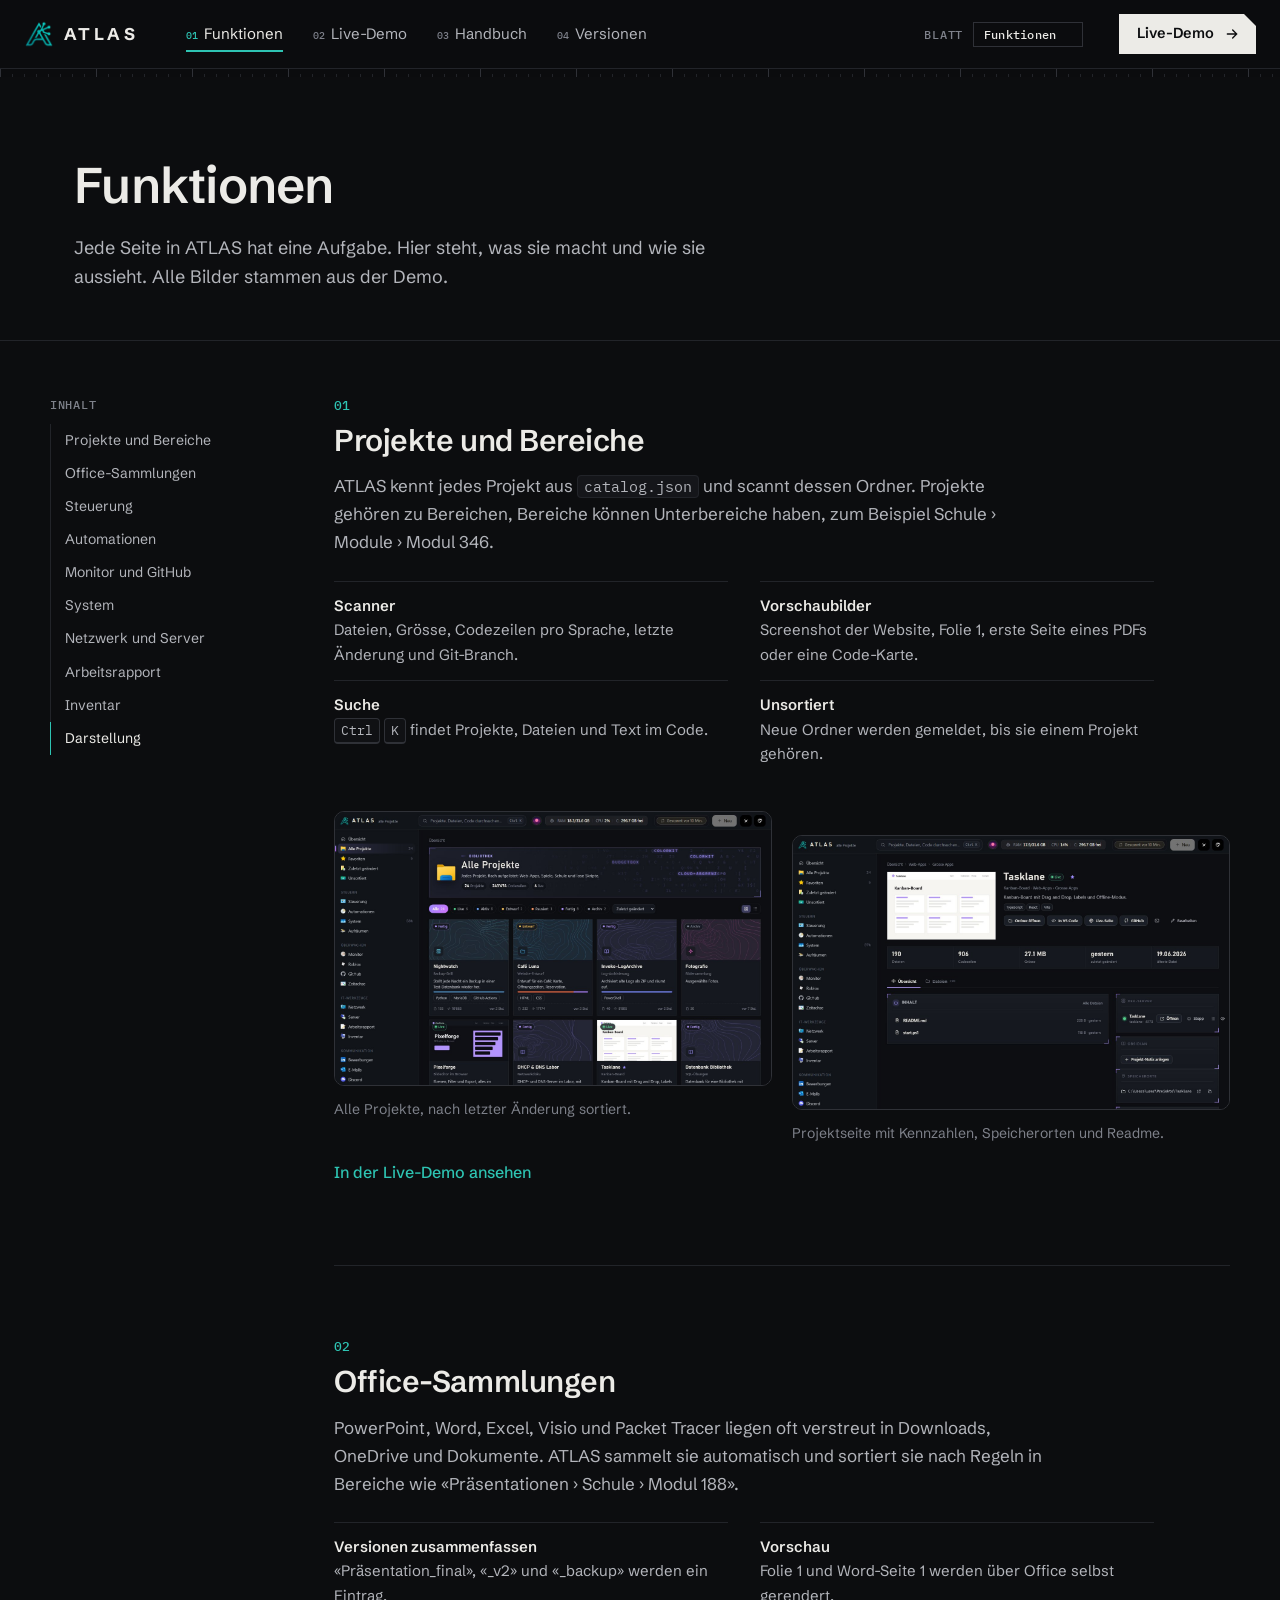
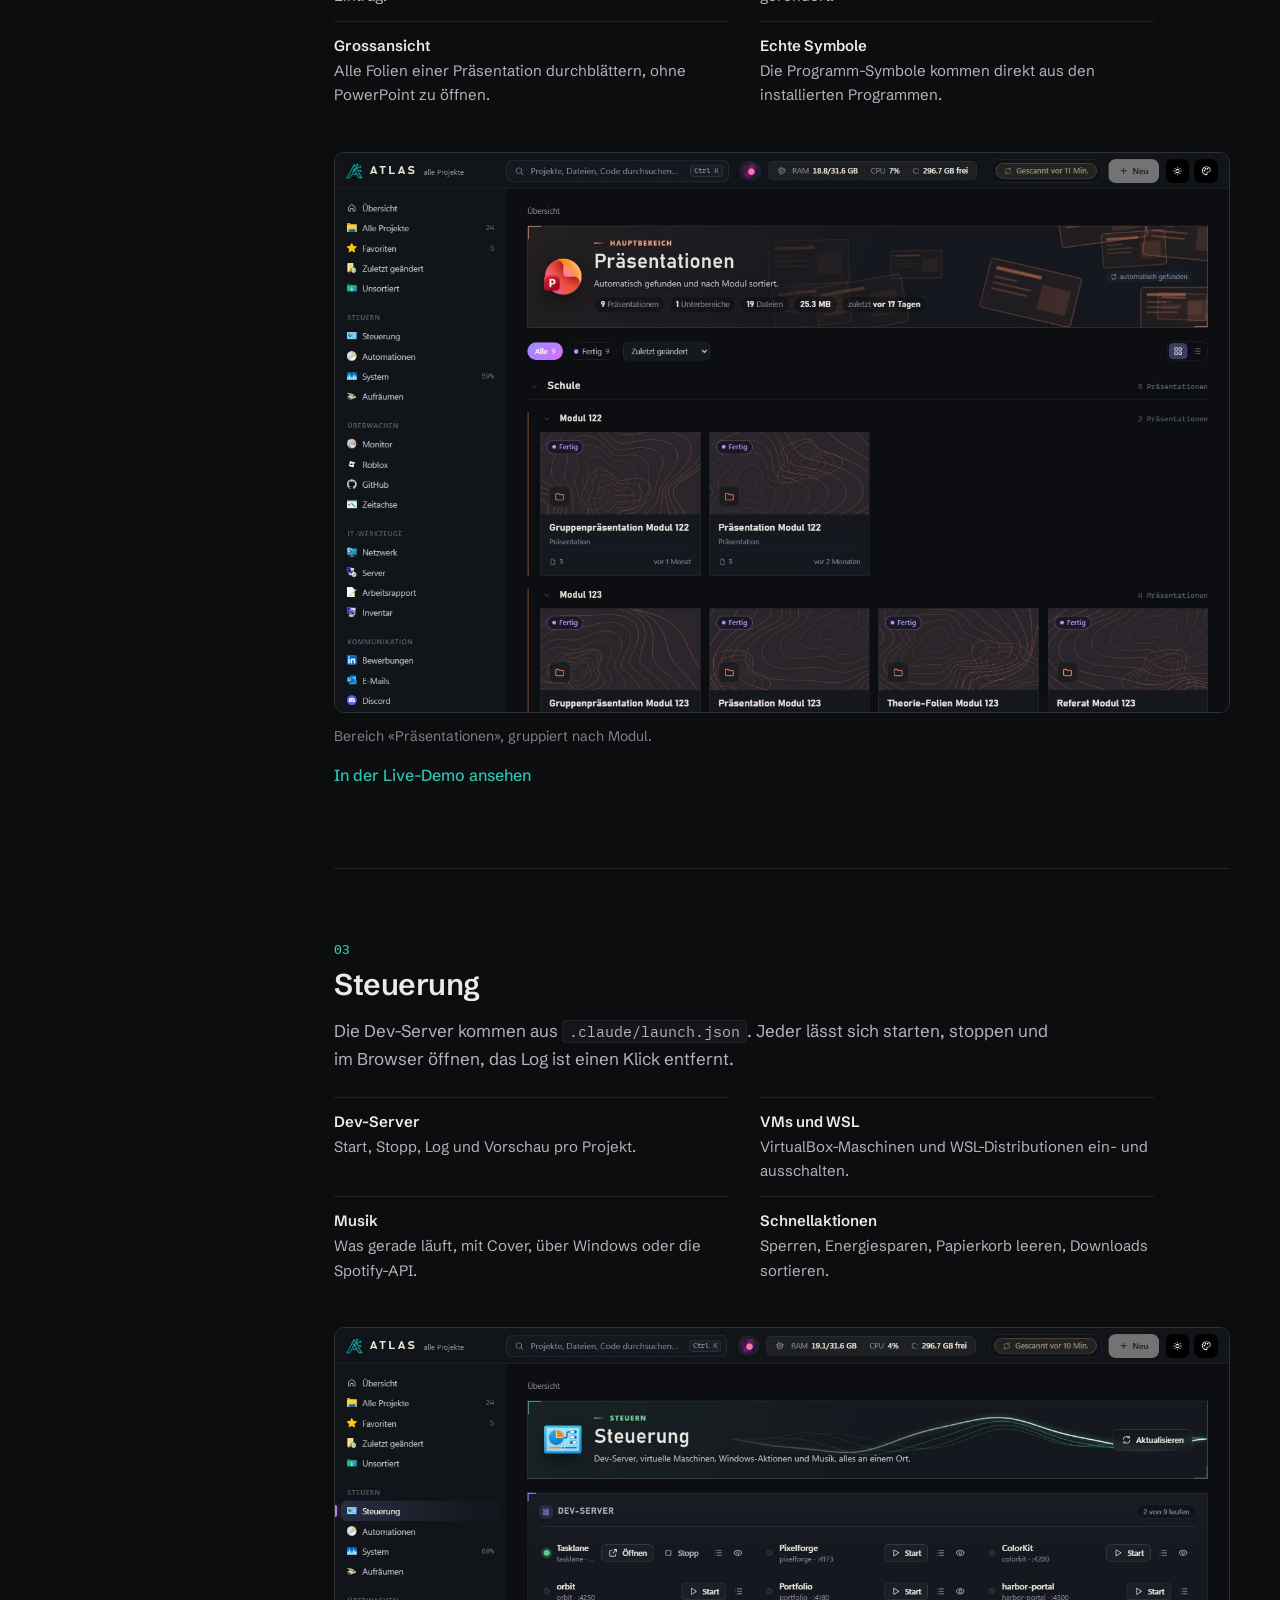
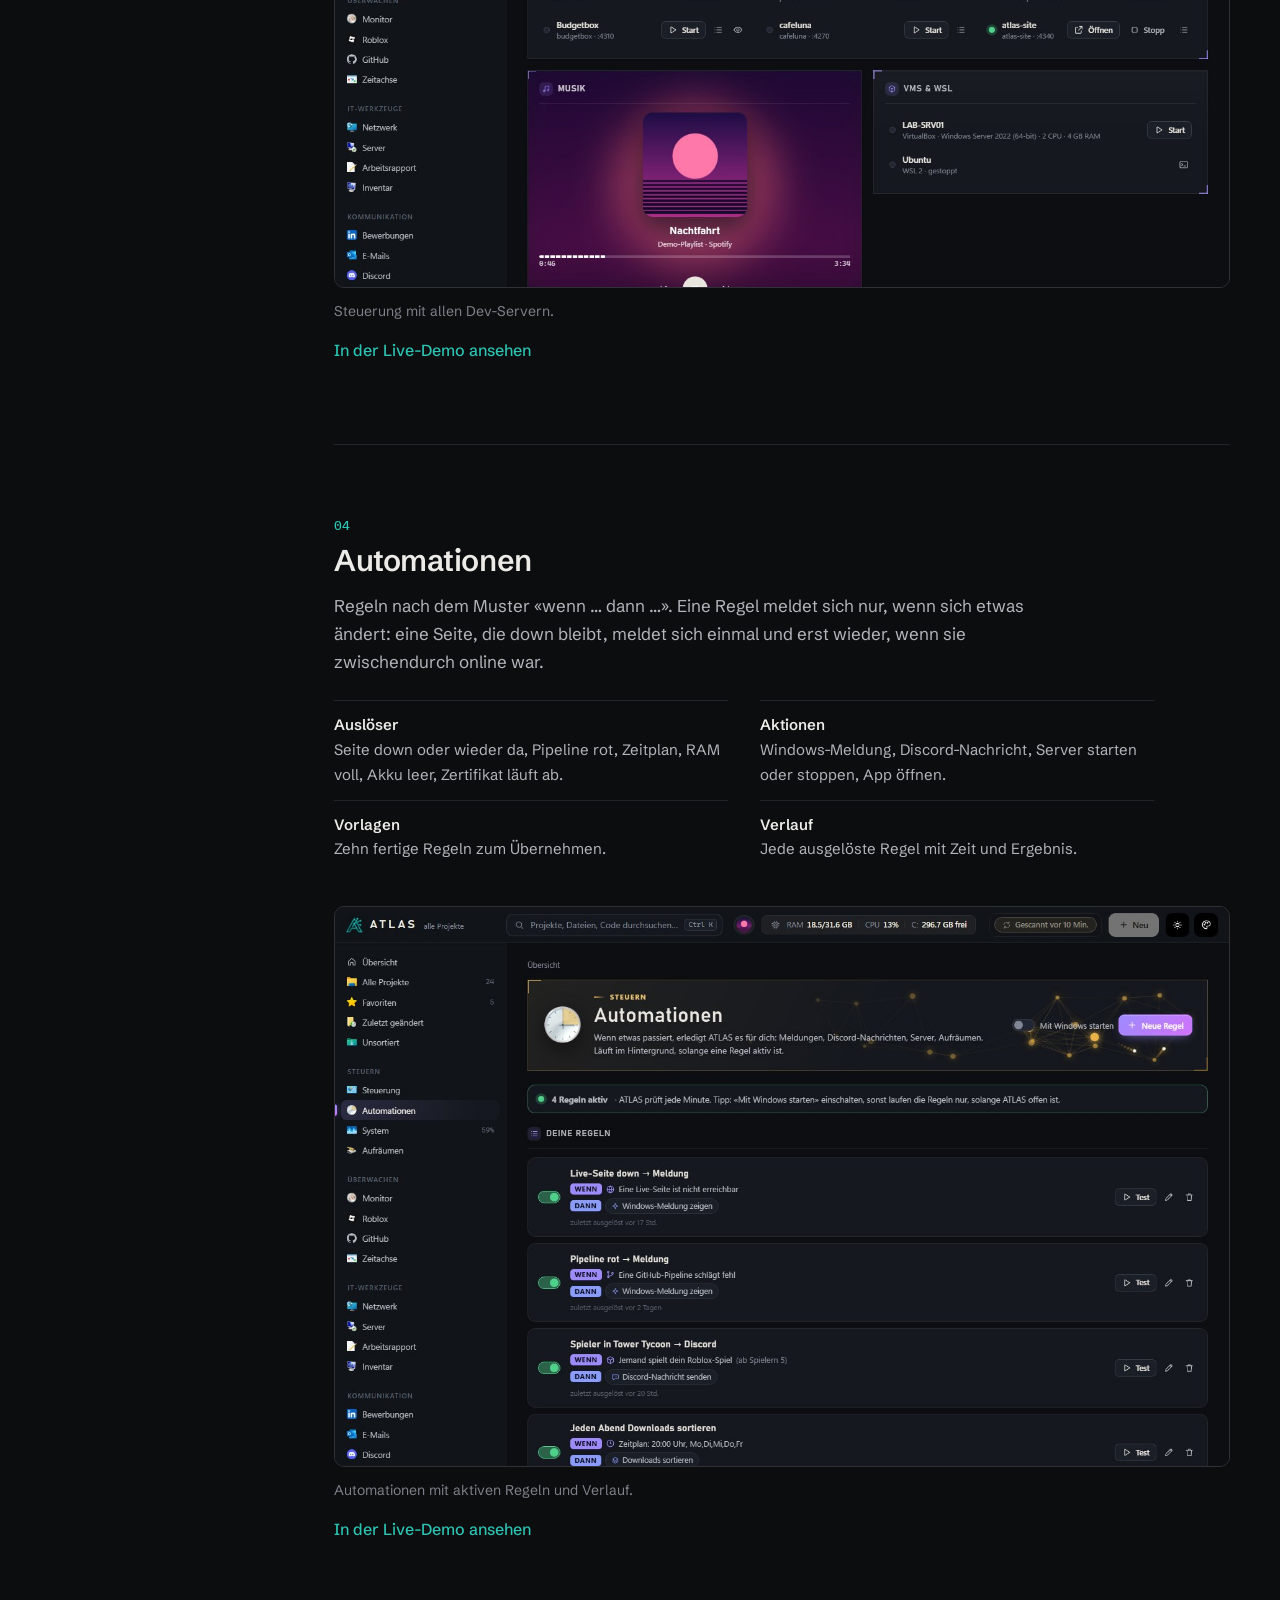
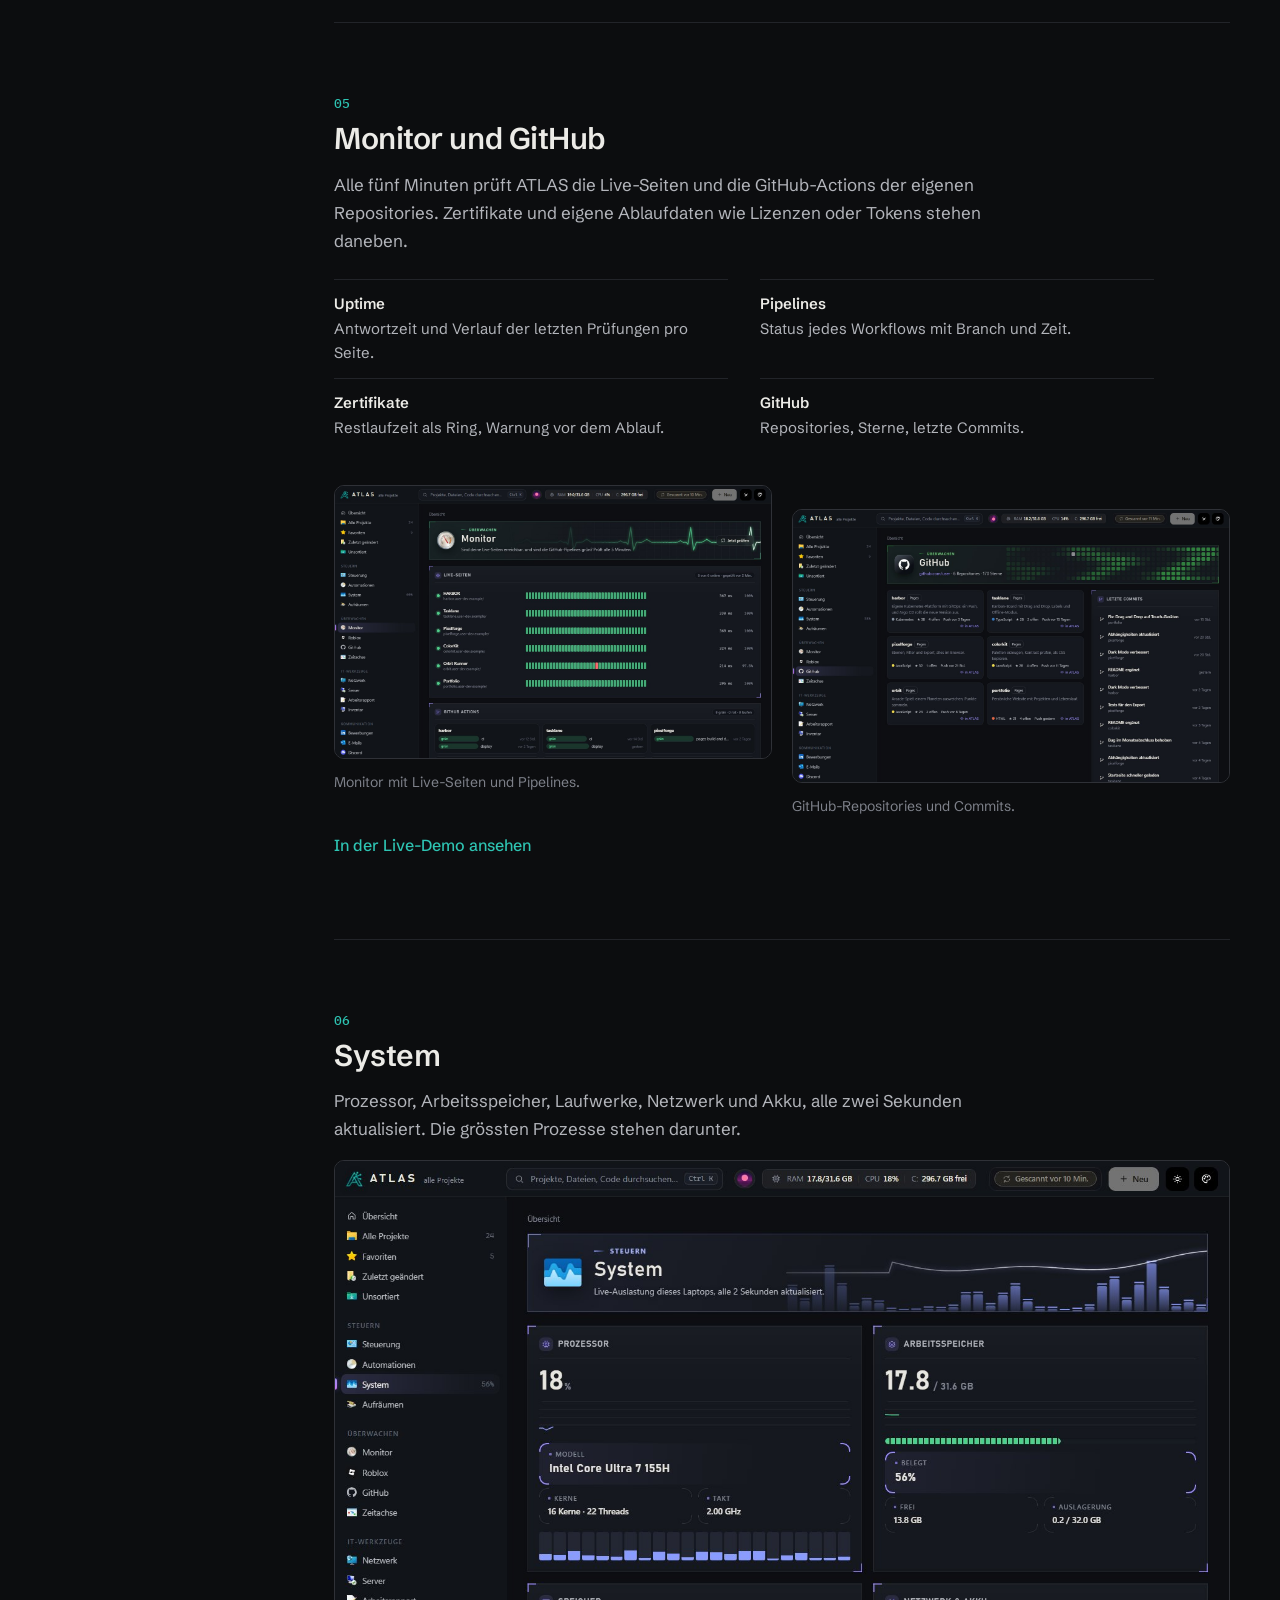
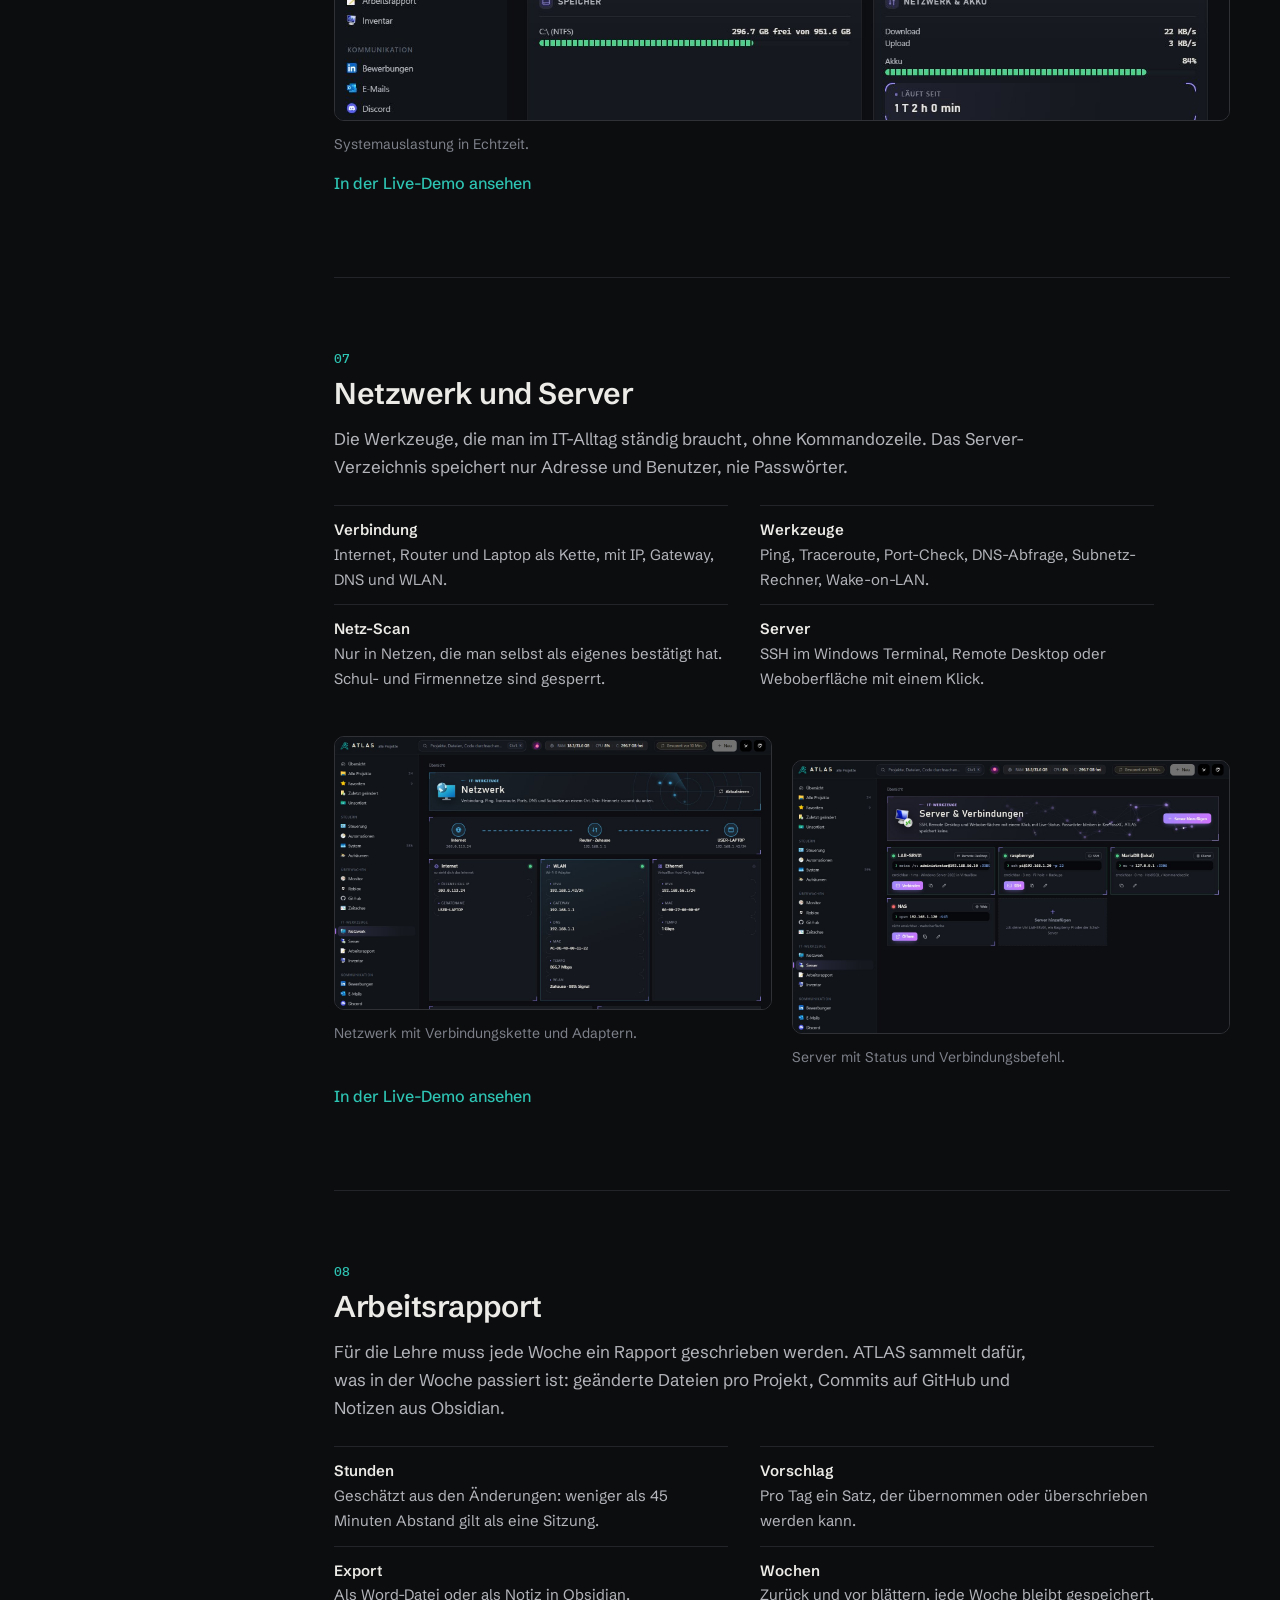
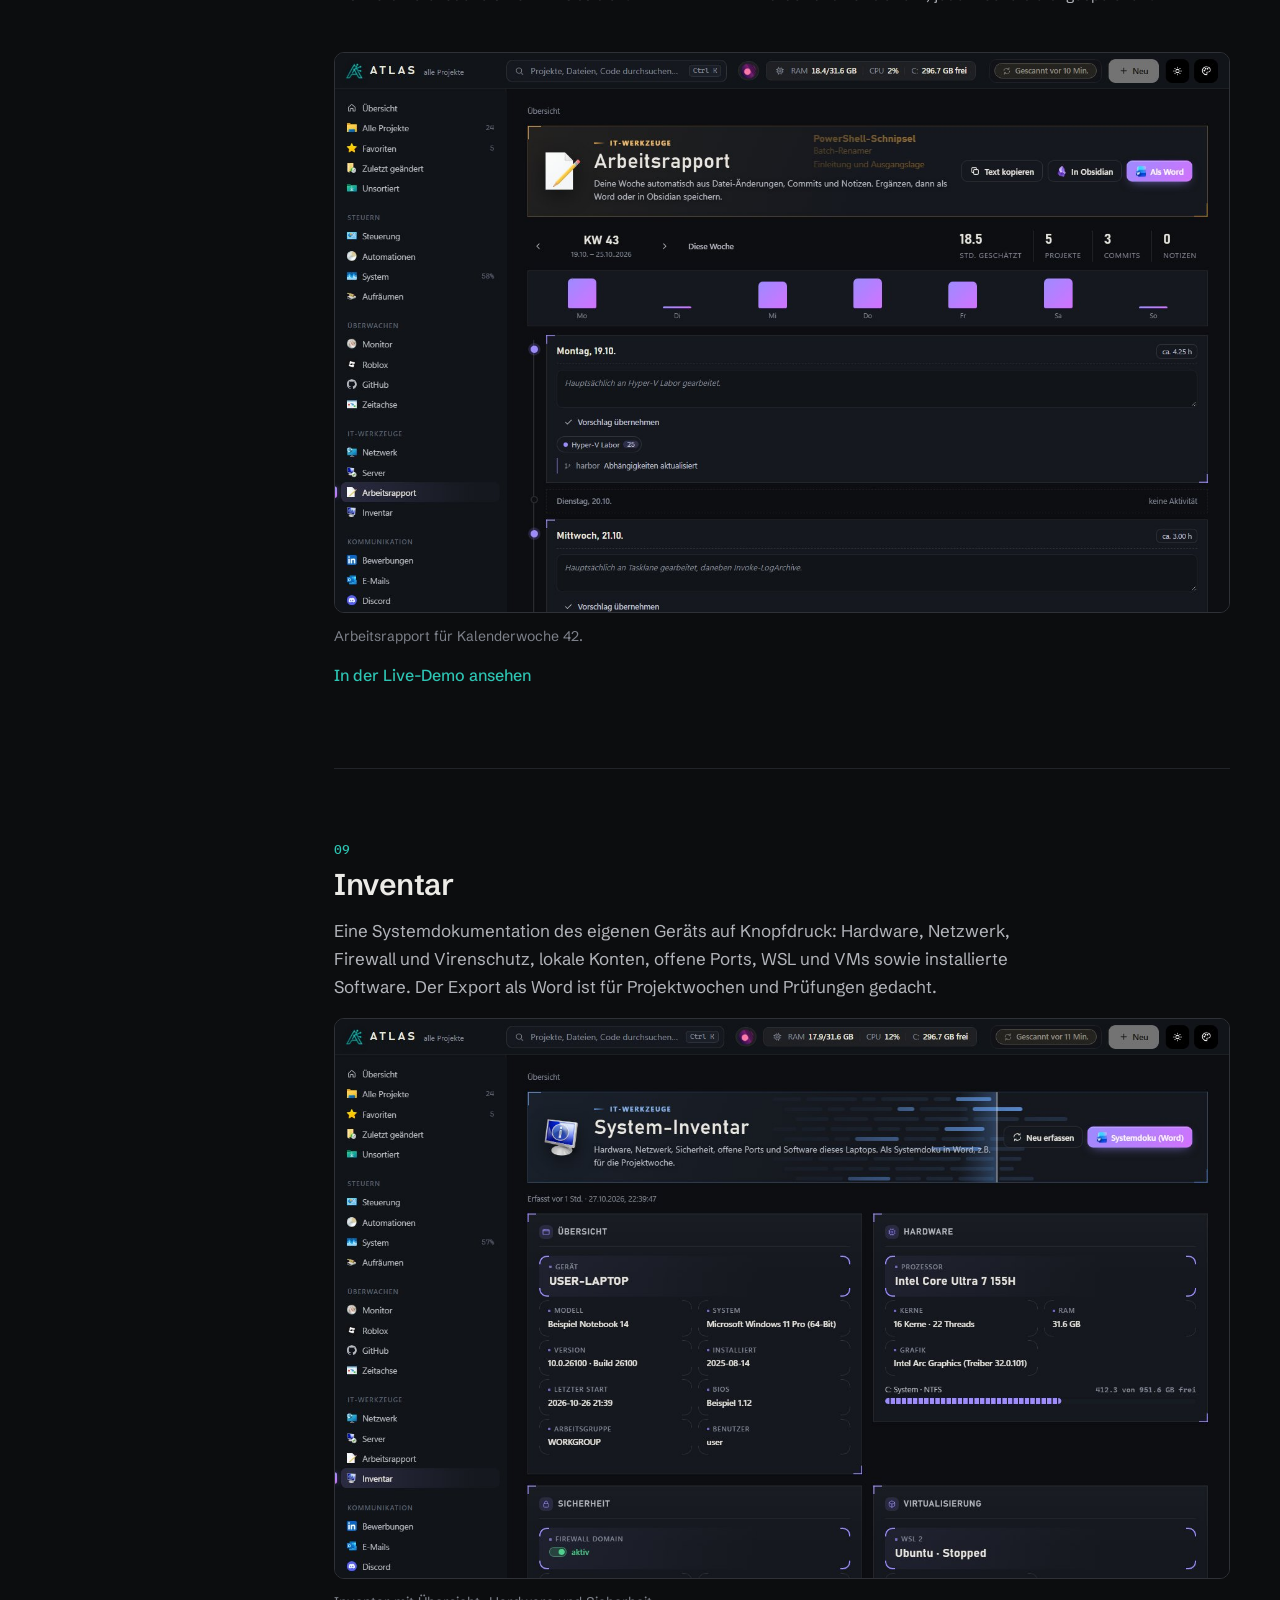
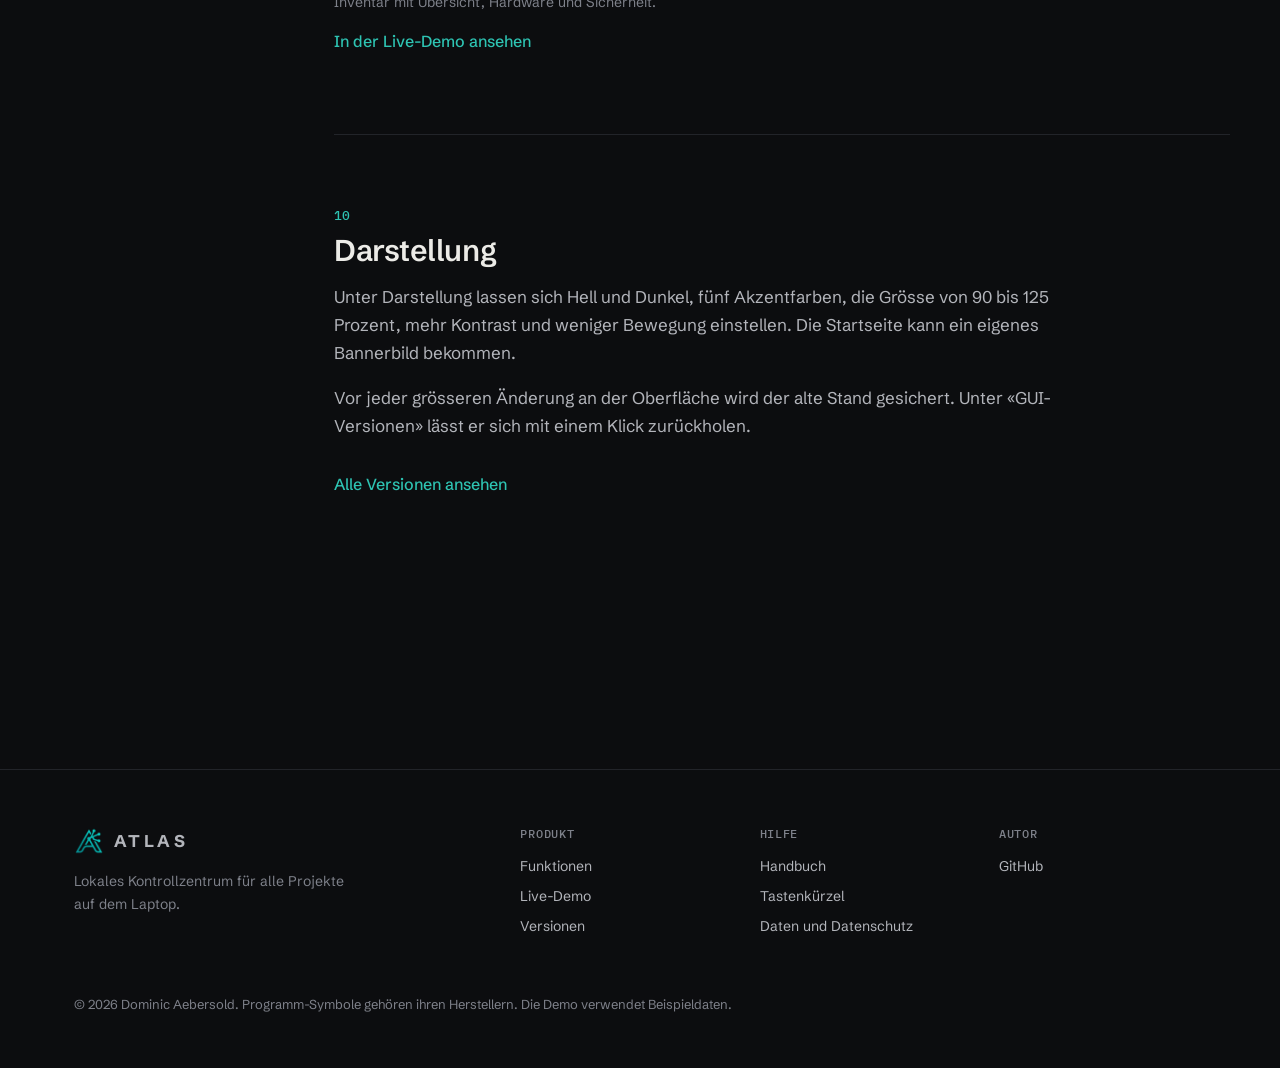
==== commit 55a7ebe2: "Remove portfolio links Co-Authored-By: Claude Opus 5.5 <noreply@anthropic.com>" ====
--- a/funktionen.html
+++ b/funktionen.html
@@ -194,7 +194,7 @@
       <div><a class="logo" href="index.html"><img src="assets/logo.png" alt="">ATLAS</a><p class="muted" style="margin-top:14px;max-width:280px">Lokales Kontrollzentrum für alle Projekte auf dem Laptop.</p></div>
       <div><h4>Produkt</h4><ul><li><a href="funktionen.html">Funktionen</a></li><li><a href="demo.html">Live-Demo</a></li><li><a href="versionen.html">Versionen</a></li></ul></div>
       <div><h4>Hilfe</h4><ul><li><a href="handbuch.html">Handbuch</a></li><li><a href="handbuch.html#tastenkuerzel">Tastenkürzel</a></li><li><a href="handbuch.html#daten">Daten und Datenschutz</a></li></ul></div>
-      <div><h4>Autor</h4><ul><li><a href="https://notdom1n1c.github.io/" target="_blank" rel="noopener">Portfolio</a></li><li><a href="https://github.com/NotDom1n1c" target="_blank" rel="noopener">GitHub</a></li></ul></div>
+      <div><h4>Autor</h4><ul><li><a href="https://github.com/NotDom1n1c" target="_blank" rel="noopener">GitHub</a></li></ul></div>
     </div>
     <p class="small">© 2026 Dominic Aebersold. Programm-Symbole gehören ihren Herstellern. Die Demo verwendet Beispieldaten.</p>
   </div>
